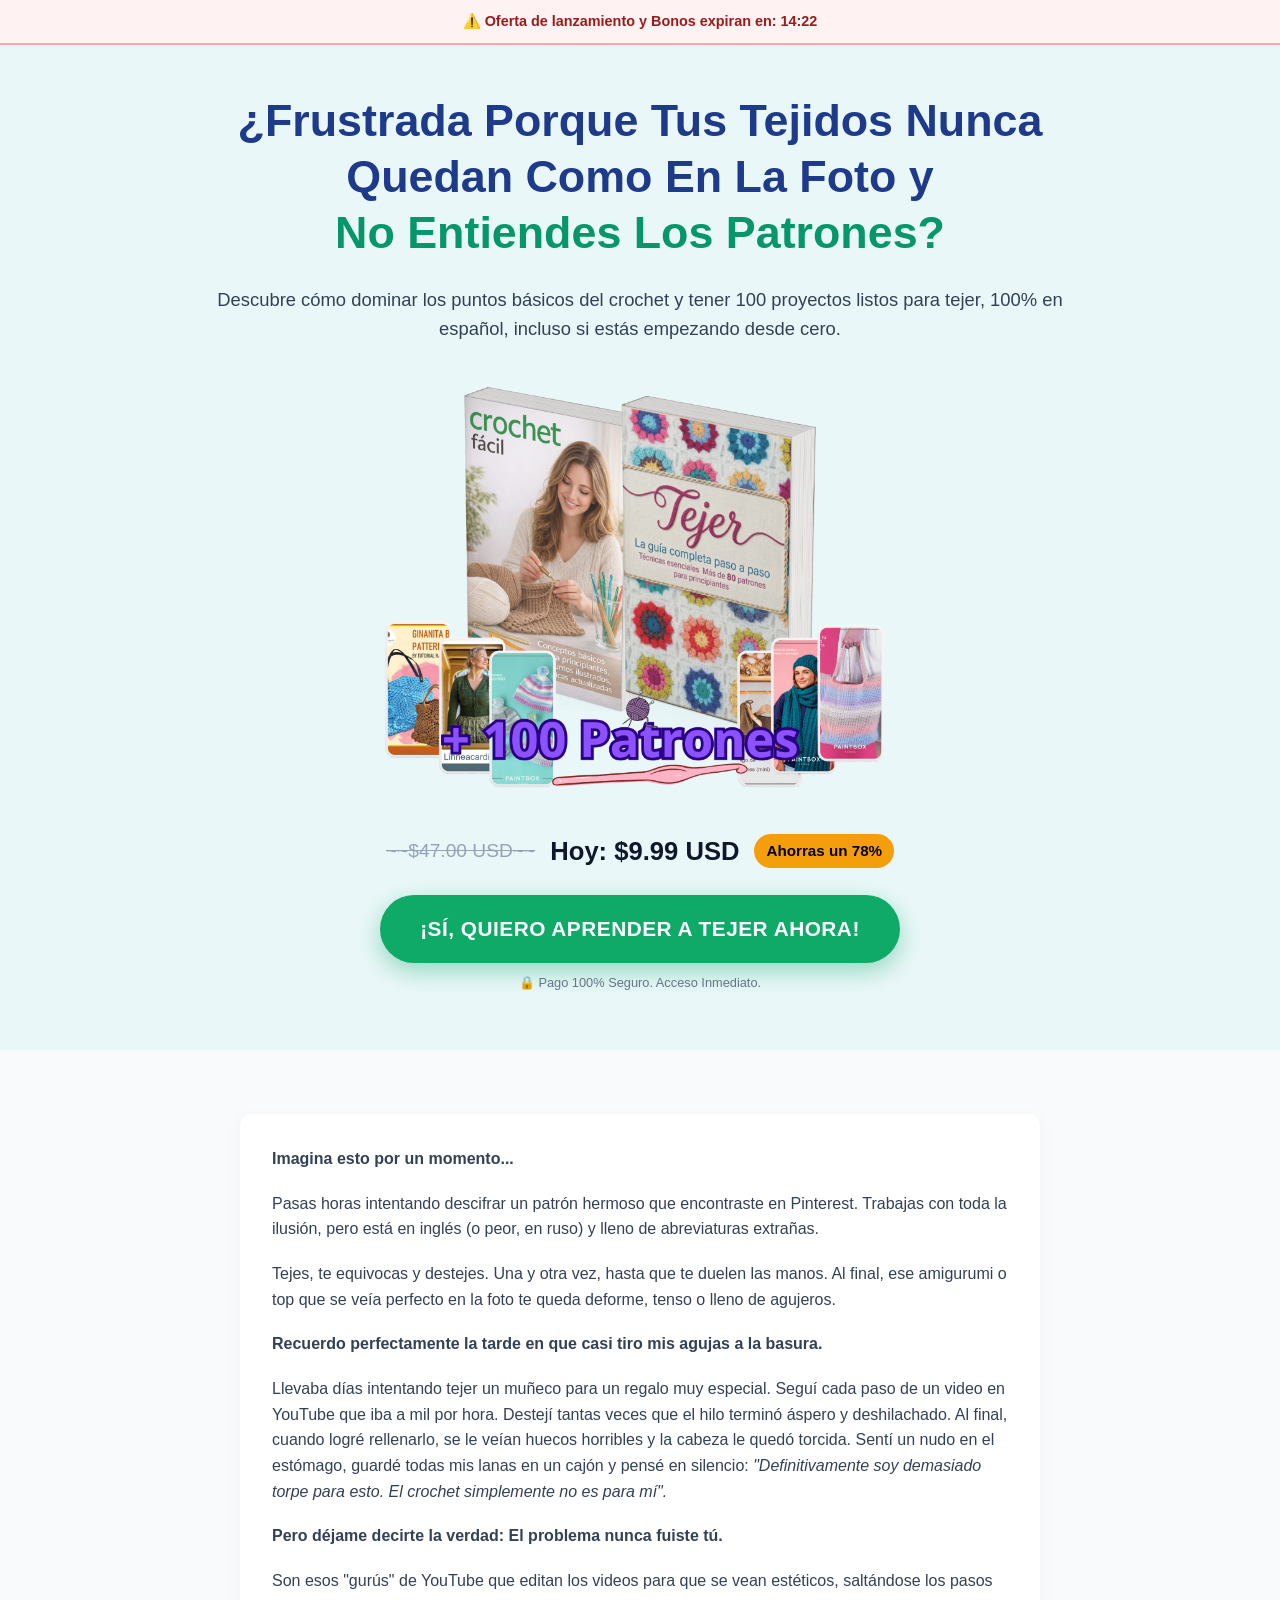
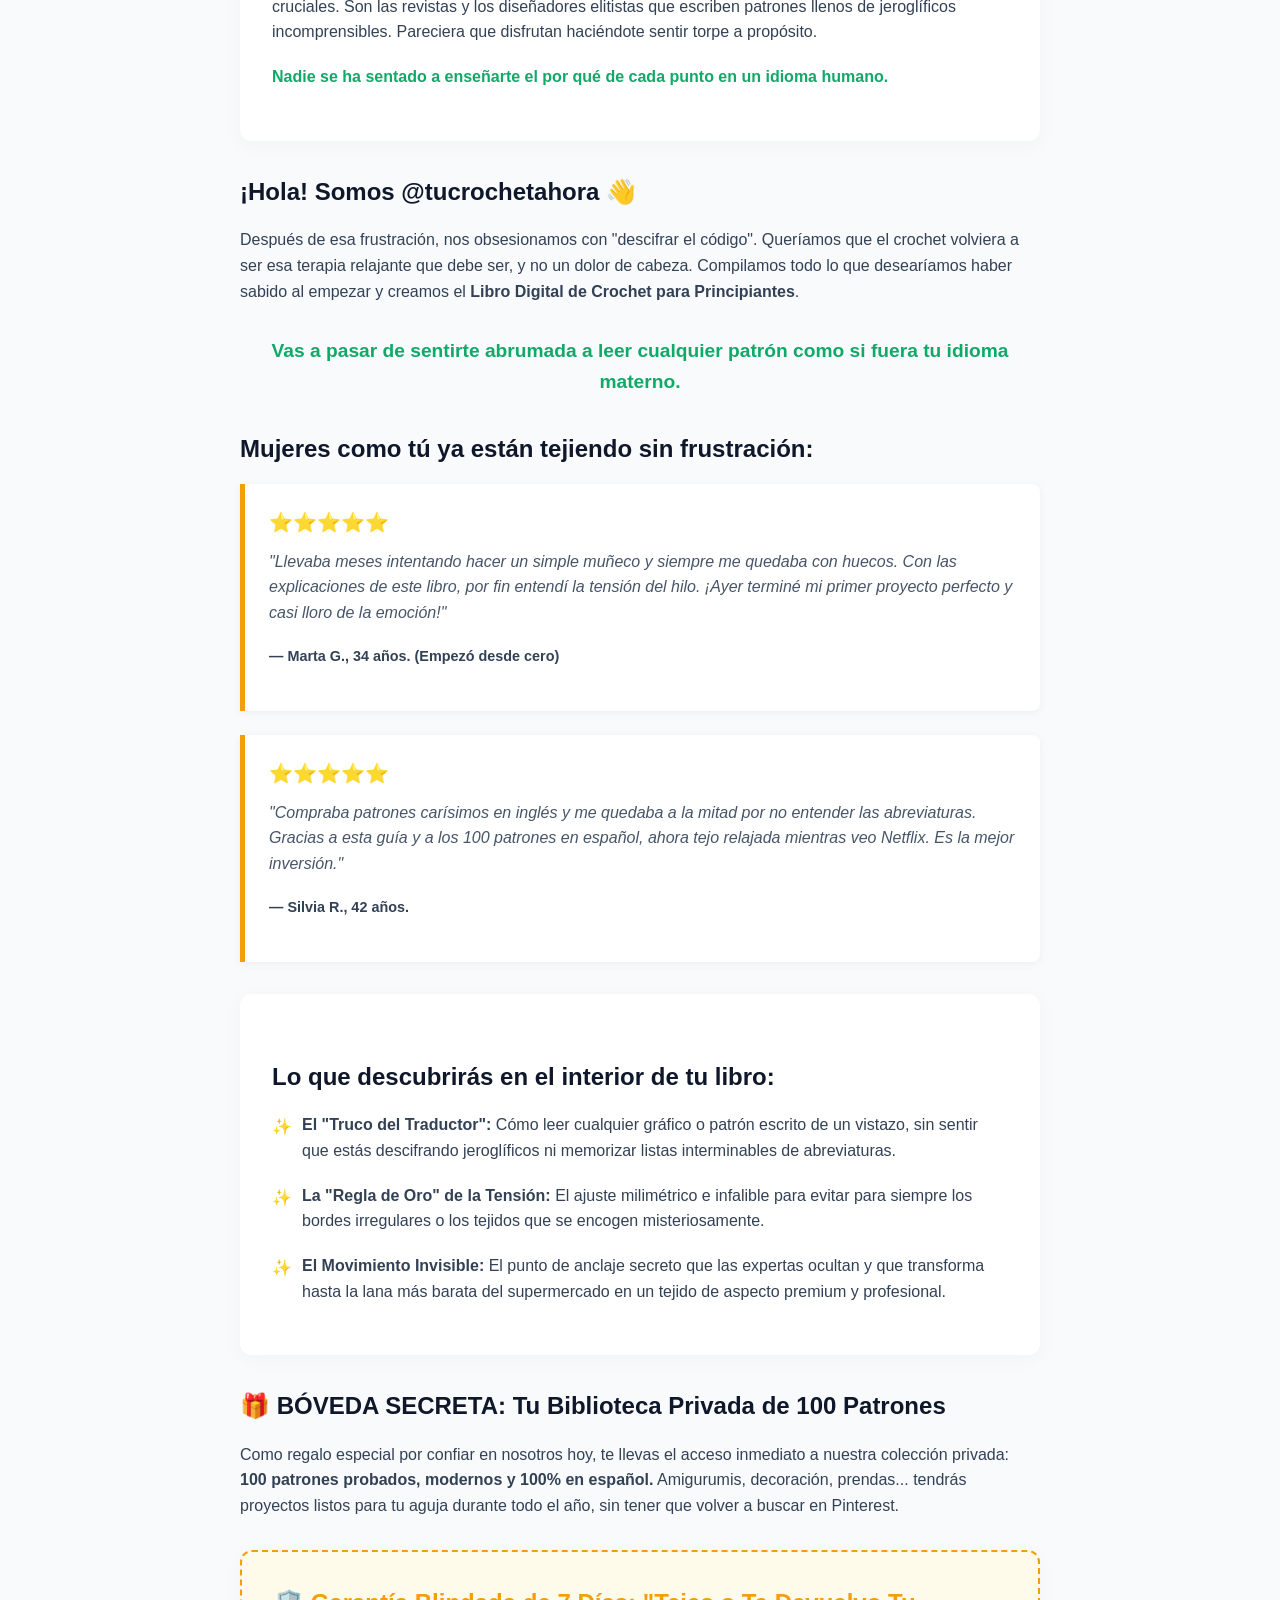
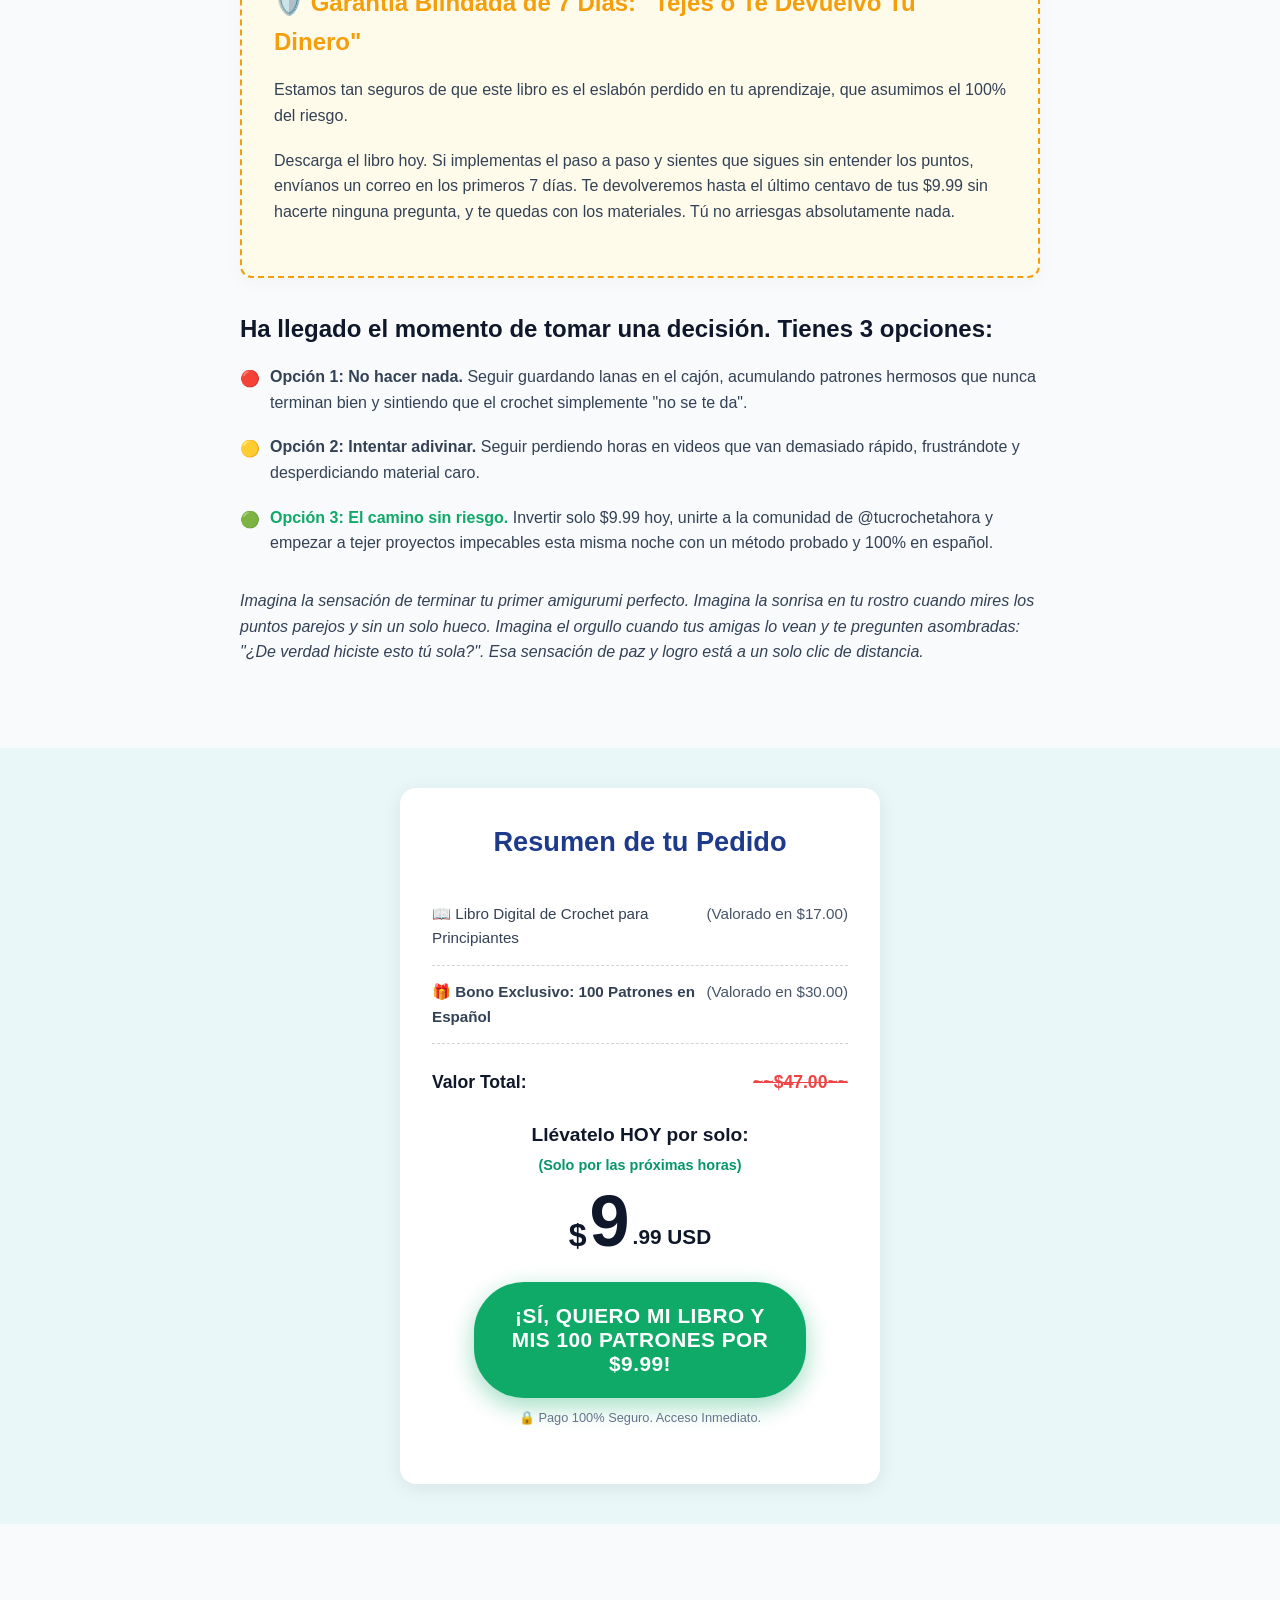
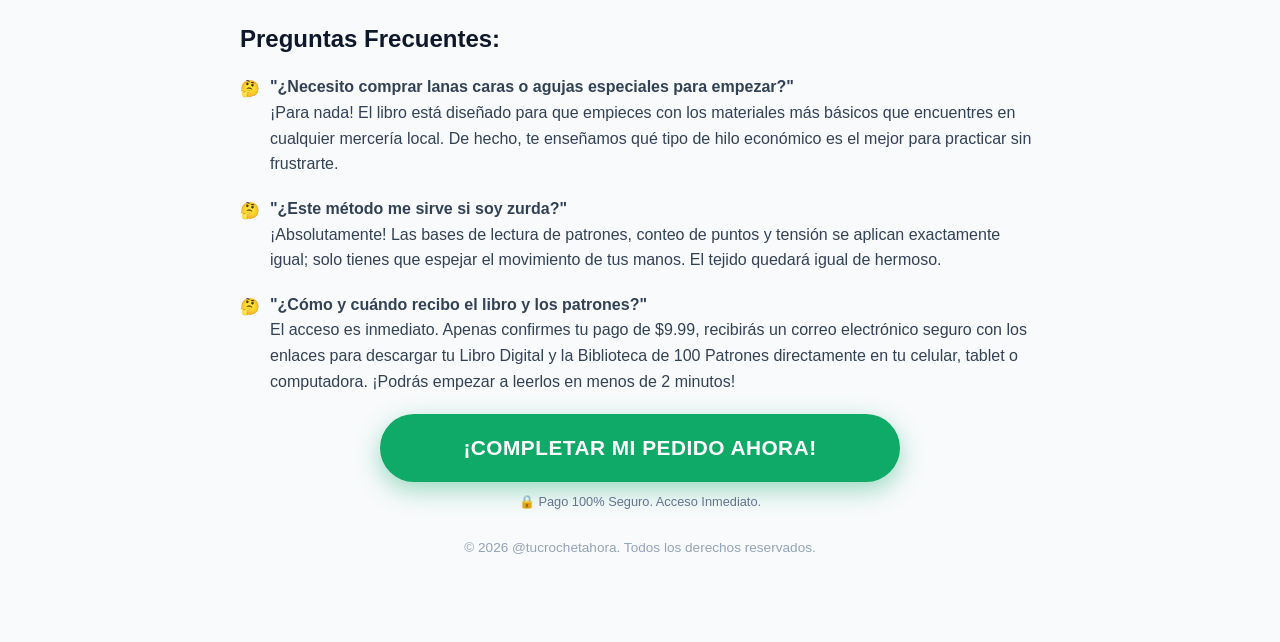
==== index.html @ d53c8f5b "Reorder sections: Resumen de Pedido before Preguntas Frecuentes" ====
<!DOCTYPE html>
<html lang="es">
<head>
    <meta charset="UTF-8">
    <meta name="viewport" content="width=device-width, initial-scale=1.0">
    <title>Aprende Crochet Desde Cero | @tucrochetahora</title>
    <style>
        /* Variables de Color y Tipografía */
        :root {
            --primary-bg: #F8FAFC;
            --hero-bg: #EAF7F8;
            --text-main: #334155;
            --text-dark: #0F172A;
            --cta-color: #0FA968;
            --cta-hover: #047857;
            --headline-blue: #1E3A8A;
            --headline-green: #059669;
            --trust-blue: #1E3A8A;
            --accent-gold: #F59E0B;
            --badge-orange: #F59E0B;
            --price-muted: #94A3B8;
        }

        * {
            box-sizing: border-box;
            margin: 0;
            padding: 0;
            font-family: 'Segoe UI', Roboto, Helvetica, Arial, sans-serif;
        }

        body {
            background-color: var(--primary-bg);
            color: var(--text-main);
            line-height: 1.6;
            font-size: 16px;
        }

        .container {
            width: 90%;
            max-width: 800px;
            margin: 0 auto;
            padding: 2rem 0;
        }

        .text-center { text-align: center; }
        .highlight { color: var(--cta-color); font-weight: bold; }

        /* Banner de Urgencia */
        #urgency-banner {
            background-color: #FEF2F2;
            color: #991B1B;
            text-align: center;
            padding: 10px;
            font-weight: bold;
            font-size: 0.9rem;
            position: sticky;
            top: 0;
            z-index: 100;
            border-bottom: 2px solid #FCA5A5;
        }

        /* Hero Section */
        .hero-section {
            background-color: var(--hero-bg);
            padding: 3rem 1rem 2rem;
        }

        .hero-container {
            width: 90%;
            max-width: 900px;
            margin: 0 auto;
        }

        h1 {
            color: var(--headline-blue);
            font-size: 2.2rem;
            line-height: 1.25;
            margin-bottom: 1.5rem;
            font-weight: 900;
        }

        .hero-title-green { color: var(--headline-green); }

        h2 {
            color: var(--text-dark);
            font-size: 1.5rem;
            margin-top: 2rem;
            margin-bottom: 1rem;
        }

        p { margin-bottom: 1.2rem; }

        /* Precios - Horizontal */
        .price-row {
            margin: 1.5rem auto;
            display: flex;
            align-items: center;
            justify-content: center;
            gap: 15px;
            flex-wrap: wrap;
        }

        .price-original {
            text-decoration: line-through;
            color: var(--price-muted);
            font-size: 1.2rem;
        }

        .price-today {
            color: var(--text-dark);
            font-size: 1.6rem;
            font-weight: 900;
            display: inline-block;
        }

        .price-savings {
            background-color: var(--badge-orange);
            color: #000;
            font-weight: bold;
            font-size: 0.95rem;
            padding: 5px 12px;
            border-radius: 20px;
        }

        /* Botones */
        .btn-cta {
            display: block;
            width: 100%;
            max-width: 520px;
            background-color: var(--cta-color);
            color: #ffffff;
            text-align: center;
            padding: 22px 30px;
            font-size: 1.3rem;
            font-weight: 900;
            text-decoration: none;
            border-radius: 50px;
            margin: 20px auto 10px auto;
            box-shadow: 0 8px 25px rgba(15, 169, 104, 0.4);
            border: none;
            cursor: pointer;
            transition: all 0.3s ease;
            animation: bouncePulse 2.5s infinite;
            letter-spacing: 0.5px;
        }

        .btn-cta:hover {
            background-color: var(--cta-hover);
            transform: translateY(-2px);
            box-shadow: 0 10px 30px rgba(15, 169, 104, 0.6);
        }

        @keyframes bouncePulse {
            0%   { transform: scale(1); }
            50%  { transform: scale(1.05); }
            100% { transform: scale(1); }
        }

        .secure-text {
            font-size: 0.8rem;
            color: #64748B;
            display: flex;
            align-items: center;
            justify-content: center;
            gap: 5px;
            margin-bottom: 1.5rem;
        }

        /* Testimonios */
        .testimonial-card {
            background: #ffffff;
            border-left: 5px solid var(--accent-gold);
            padding: 1.5rem;
            margin-bottom: 1.5rem;
            border-radius: 0 8px 8px 0;
            box-shadow: 0 2px 10px rgba(0,0,0,0.05);
        }

        .stars { color: var(--accent-gold); font-size: 1.2rem; margin-bottom: 10px; }
        .testimonial-text { font-style: italic; color: #475569; }
        .testimonial-author { font-weight: bold; margin-top: 10px; font-size: 0.9rem; }

        /* Listas */
        .bullet-list { list-style: none; padding-left: 0; }
        .bullet-list li {
            margin-bottom: 1.2rem;
            padding-left: 30px;
            position: relative;
        }
        .bullet-list li span { position: absolute; left: 0; top: 2px; }

        .section-box {
            background: #fff;
            padding: 2rem;
            border-radius: 12px;
            margin: 2rem 0;
            box-shadow: 0 4px 20px rgba(0,0,0,0.03);
        }

        .guarantee-box {
            background: #FFFBEB;
            border: 2px dashed var(--accent-gold);
        }

        .checkout-link { text-decoration: none; }

        /* === RESUMEN DE PEDIDO === */
        .order-summary-section {
            background-color: var(--hero-bg);
            padding: 2.5rem 1rem;
            margin: 2rem 0;
        }

        .order-summary-card {
            background: #fff;
            border-radius: 16px;
            padding: 2rem;
            max-width: 480px;
            margin: 0 auto;
            box-shadow: 0 4px 20px rgba(0,0,0,0.08);
        }

        .order-summary-card h2 {
            color: var(--headline-blue);
            font-size: 1.7rem;
            font-weight: 900;
            text-align: center;
            margin-top: 0;
            margin-bottom: 1.5rem;
        }

        .order-item {
            display: flex;
            justify-content: space-between;
            align-items: flex-start;
            padding: 0.9rem 0;
            border-bottom: 1px dashed #D1D5DB;
            gap: 10px;
        }

        .order-item-name { font-size: 0.95rem; color: #334155; flex: 1; }
        .order-item-price { font-size: 0.95rem; color: #475569; text-align: right; white-space: nowrap; }

        .order-total-row {
            display: flex;
            justify-content: space-between;
            align-items: center;
            margin-top: 1rem;
            padding-top: 0.5rem;
        }

        .order-total-label { font-weight: 700; font-size: 1.1rem; color: var(--text-dark); }
        .order-total-price { text-decoration: line-through; color: #EF4444; font-size: 1.1rem; font-weight: 700; }

        .order-cta-block { text-align: center; margin-top: 1.5rem; }
        .order-cta-block .carry-label { font-size: 1.2rem; font-weight: 700; color: var(--text-dark); margin-bottom: 0.2rem; }
        .order-cta-block .urgency-note { font-size: 0.9rem; color: var(--headline-green); font-weight: 600; margin-bottom: 0.5rem; }

        .big-price {
            display: flex;
            align-items: baseline;
            justify-content: center;
            gap: 3px;
            margin: 0.5rem 0 0.2rem;
        }

        .big-price .dollar-sign { font-size: 2rem; font-weight: 900; color: var(--text-dark); }
        .big-price .amount { font-size: 4.5rem; font-weight: 900; color: var(--text-dark); line-height: 1; }
        .big-price .cents-currency { font-size: 1.3rem; font-weight: 700; color: var(--text-dark); align-self: flex-end; margin-bottom: 0.5rem; }

        @media (min-width: 768px) {
            h1 { font-size: 2.8rem; }
            .btn-cta { width: 80%; }
        }
    </style>
</head>
<body>

    <div id="urgency-banner">
        &#9888;&#65039; Oferta de lanzamiento y Bonos expiran en: <span id="timer">14:23</span>
    </div>

    <!-- Hero Section -->
    <div class="hero-section">
        <div class="hero-container text-center">
            <h1>&#191;Frustrada Porque Tus Tejidos Nunca Quedan Como En La Foto y <br><span class="hero-title-green">No Entiendes Los Patrones?</span></h1>
            <p style="font-size: 1.15rem; color: #334155; font-weight: 500; margin-bottom: 1.5rem;">Descubre c&#243;mo dominar los puntos b&#225;sicos del crochet y tener 100 proyectos listos para tejer, 100% en espa&#241;ol, incluso si est&#225;s empezando desde cero.</p>

            <img src="mockup.png" alt="Libro Digital de Crochet para Principiantes y 100 Patrones" style="width: 100%; max-width: 700px; height: auto; margin: 1rem auto 1.5rem; display: block;">

            <div class="price-row">
                <span class="price-original">~~$47.00 USD~~</span>
                <span class="price-today">Hoy: $9.99 USD</span>
                <span class="price-savings">Ahorras un 78%</span>
            </div>

            <a href="#link-de-pago" class="checkout-link">
                <button class="btn-cta">&#161;S&#205;, QUIERO APRENDER A TEJER AHORA!</button>
            </a>
            <div class="secure-text">&#128274; Pago 100% Seguro. Acceso Inmediato.</div>
        </div>
    </div>

    <!-- Contenido principal -->
    <div class="container">

        <section class="section-box">
            <p><strong>Imagina esto por un momento...</strong></p>
            <p>Pasas horas intentando descifrar un patr&#243;n hermoso que encontraste en Pinterest. Trabajas con toda la ilusi&#243;n, pero est&#225; en ingl&#233;s (o peor, en ruso) y lleno de abreviaturas extra&#241;as.</p>
            <p>Tejes, te equivocas y destejes. Una y otra vez, hasta que te duelen las manos. Al final, ese amigurumi o top que se ve&#237;a perfecto en la foto te queda deforme, tenso o lleno de agujeros.</p>
            <p><strong>Recuerdo perfectamente la tarde en que casi tiro mis agujas a la basura.</strong></p>
            <p>Llevaba d&#237;as intentando tejer un mu&#241;eco para un regalo muy especial. Segu&#237; cada paso de un video en YouTube que iba a mil por hora. Destej&#237; tantas veces que el hilo termin&#243; &#225;spero y deshilachado. Al final, cuando logr&#233; rellenarlo, se le ve&#237;an huecos horribles y la cabeza le qued&#243; torcida. Sent&#237; un nudo en el est&#243;mago, guard&#233; todas mis lanas en un caj&#243;n y pens&#233; en silencio: <em>"Definitivamente soy demasiado torpe para esto. El crochet simplemente no es para m&#237;".</em></p>
            <p><strong>Pero d&#233;jame decirte la verdad: El problema nunca fuiste t&#250;.</strong></p>
            <p>Son esos "gur&#250;s" de YouTube que editan los videos para que se vean est&#233;ticos, salt&#225;ndose los pasos cruciales. Son las revistas y los dise&#241;adores elitistas que escriben patrones llenos de jeroglí&#65039;ficos incomprensibles. Pareciera que disfrutan haci&#233;ndote sentir torpe a prop&#243;sito.</p>
            <p class="highlight">Nadie se ha sentado a ense&#241;arte el por qu&#233; de cada punto en un idioma humano.</p>
        </section>

        <section>
            <h2>&#161;Hola! Somos @tucrochetahora &#128075;</h2>
            <p>Despu&#233;s de esa frustraci&#243;n, nos obsesionamos con "descifrar el c&#243;digo". Quer&#237;amos que el crochet volviera a ser esa terapia relajante que debe ser, y no un dolor de cabeza. Compilamos todo lo que desear&#237;amos haber sabido al empezar y creamos el <strong>Libro Digital de Crochet para Principiantes</strong>.</p>
            <p class="highlight" style="font-size: 1.2rem; text-align: center; margin: 2rem 0;">Vas a pasar de sentirte abrumada a leer cualquier patr&#243;n como si fuera tu idioma materno.</p>
        </section>

        <section>
            <h2>Mujeres como t&#250; ya est&#225;n tejiendo sin frustraci&#243;n:</h2>
            <div class="testimonial-card">
                <div class="stars">&#11088;&#11088;&#11088;&#11088;&#11088;</div>
                <p class="testimonial-text">"Llevaba meses intentando hacer un simple mu&#241;eco y siempre me quedaba con huecos. Con las explicaciones de este libro, por fin entend&#237; la tensi&#243;n del hilo. &#161;Ayer termin&#233; mi primer proyecto perfecto y casi lloro de la emoci&#243;n!"</p>
                <p class="testimonial-author">&#8212; Marta G., 34 a&#241;os. (Empez&#243; desde cero)</p>
            </div>
            <div class="testimonial-card">
                <div class="stars">&#11088;&#11088;&#11088;&#11088;&#11088;</div>
                <p class="testimonial-text">"Compraba patrones car&#237;simos en ingl&#233;s y me quedaba a la mitad por no entender las abreviaturas. Gracias a esta gu&#237;a y a los 100 patrones en espa&#241;ol, ahora tejo relajada mientras veo Netflix. Es la mejor inversi&#243;n."</p>
                <p class="testimonial-author">&#8212; Silvia R., 42 a&#241;os.</p>
            </div>
        </section>

        <section class="section-box">
            <h2>Lo que descubrir&#225;s en el interior de tu libro:</h2>
            <ul class="bullet-list">
                <li><span>&#10024;</span><strong>El "Truco del Traductor":</strong> C&#243;mo leer cualquier gr&#225;fico o patr&#243;n escrito de un vistazo, sin sentir que est&#225;s descifrando jeroglí&#65039;ficos ni memorizar listas interminables de abreviaturas.</li>
                <li><span>&#10024;</span><strong>La "Regla de Oro" de la Tensi&#243;n:</strong> El ajuste milim&#233;trico e infalible para evitar para siempre los bordes irregulares o los tejidos que se encogen misteriosamente.</li>
                <li><span>&#10024;</span><strong>El Movimiento Invisible:</strong> El punto de anclaje secreto que las expertas ocultan y que transforma hasta la lana m&#225;s barata del supermercado en un tejido de aspecto premium y profesional.</li>
            </ul>
        </section>

        <section>
            <h2>&#127873; B&#211;VEDA SECRETA: Tu Biblioteca Privada de 100 Patrones</h2>
            <p>Como regalo especial por confiar en nosotros hoy, te llevas el acceso inmediato a nuestra colecci&#243;n privada: <strong>100 patrones probados, modernos y 100% en espa&#241;ol.</strong> Amigurumis, decoraci&#243;n, prendas... tendr&#225;s proyectos listos para tu aguja durante todo el a&#241;o, sin tener que volver a buscar en Pinterest.</p>
        </section>

        <section class="section-box guarantee-box">
            <h2 style="color: var(--accent-gold); margin-top: 0;">&#128737;&#65039; Garant&#237;a Blindada de 7 D&#237;as: "Tejes o Te Devuelvo Tu Dinero"</h2>
            <p>Estamos tan seguros de que este libro es el eslab&#243;n perdido en tu aprendizaje, que asumimos el 100% del riesgo.</p>
            <p>Descarga el libro hoy. Si implementas el paso a paso y sientes que sigues sin entender los puntos, env&#237;anos un correo en los primeros 7 d&#237;as. Te devolveremos hasta el &#250;ltimo centavo de tus $9.99 sin hacerte ninguna pregunta, y te quedas con los materiales. T&#250; no arriesgas absolutamente nada.</p>
        </section>

        <section>
            <h2>Ha llegado el momento de tomar una decisi&#243;n. Tienes 3 opciones:</h2>
            <ul class="bullet-list">
                <li><span>&#128308;</span> <strong>Opci&#243;n 1: No hacer nada.</strong> Seguir guardando lanas en el caj&#243;n, acumulando patrones hermosos que nunca terminan bien y sintiendo que el crochet simplemente "no se te da".</li>
                <li><span>&#128993;</span> <strong>Opci&#243;n 2: Intentar adivinar.</strong> Seguir perdiendo horas en videos que van demasiado r&#225;pido, frustr&#225;ndote y desperdiciando material caro.</li>
                <li><span>&#128994;</span> <strong class="highlight">Opci&#243;n 3: El camino sin riesgo.</strong> Invertir solo $9.99 hoy, unirte a la comunidad de @tucrochetahora y empezar a tejer proyectos impecables esta misma noche con un m&#233;todo probado y 100% en espa&#241;ol.</li>
            </ul>
            <p style="margin-top: 2rem; font-style: italic;">Imagina la sensaci&#243;n de terminar tu primer amigurumi perfecto. Imagina la sonrisa en tu rostro cuando mires los puntos parejos y sin un solo hueco. Imagina el orgullo cuando tus amigas lo vean y te pregunten asombradas: "&#191;De verdad hiciste esto t&#250; sola?". Esa sensaci&#243;n de paz y logro est&#225; a un solo clic de distancia.</p>
        </section>

    </div>

    <!-- RESUMEN DE PEDIDO (va primero) -->
    <div class="order-summary-section">
        <div class="order-summary-card">
            <h2>Resumen de tu Pedido</h2>

            <div class="order-item">
                <div class="order-item-name">&#128214; Libro Digital de Crochet para Principiantes</div>
                <div class="order-item-price">(Valorado en $17.00)</div>
            </div>
            <div class="order-item">
                <div class="order-item-name">&#127873; <strong>Bono Exclusivo: 100 Patrones en Espa&#241;ol</strong></div>
                <div class="order-item-price">(Valorado en $30.00)</div>
            </div>

            <div class="order-total-row">
                <span class="order-total-label">Valor Total:</span>
                <span class="order-total-price">~~$47.00~~</span>
            </div>

            <div class="order-cta-block">
                <p class="carry-label">Ll&#233;vatelo <strong>HOY</strong> por solo:</p>
                <p class="urgency-note">(Solo por las pr&#243;ximas horas)</p>
                <div class="big-price">
                    <span class="dollar-sign">$</span>
                    <span class="amount">9</span>
                    <span class="cents-currency">.99 USD</span>
                </div>
                <a href="#link-de-pago" class="checkout-link">
                    <button class="btn-cta">&#161;S&#205;, QUIERO MI LIBRO Y MIS 100 PATRONES POR $9.99!</button>
                </a>
                <div class="secure-text">&#128274; Pago 100% Seguro. Acceso Inmediato.</div>
            </div>
        </div>
    </div>

    <!-- PREGUNTAS FRECUENTES (va después) -->
    <div class="container">
        <section>
            <h2>Preguntas Frecuentes:</h2>
            <ul class="bullet-list">
                <li><span>&#129300;</span> <strong>"&#191;Necesito comprar lanas caras o agujas especiales para empezar?"</strong><br>
                &#161;Para nada! El libro est&#225; dise&#241;ado para que empieces con los materiales m&#225;s b&#225;sicos que encuentres en cualquier mercer&#237;a local. De hecho, te ense&#241;amos qu&#233; tipo de hilo econ&#243;mico es el mejor para practicar sin frustrarte.</li>

                <li><span>&#129300;</span> <strong>"&#191;Este m&#233;todo me sirve si soy zurda?"</strong><br>
                &#161;Absolutamente! Las bases de lectura de patrones, conteo de puntos y tensi&#243;n se aplican exactamente igual; solo tienes que espejar el movimiento de tus manos. El tejido quedar&#225; igual de hermoso.</li>

                <li><span>&#129300;</span> <strong>"&#191;C&#243;mo y cu&#225;ndo recibo el libro y los patrones?"</strong><br>
                El acceso es inmediato. Apenas confirmes tu pago de $9.99, recibir&#225;s un correo electr&#243;nico seguro con los enlaces para descargar tu Libro Digital y la Biblioteca de 100 Patrones directamente en tu celular, tablet o computadora. &#161;Podr&#225;s empezar a leerlos en menos de 2 minutos!</li>
            </ul>

            <a href="#link-de-pago" class="checkout-link">
                <button class="btn-cta">&#161;COMPLETAR MI PEDIDO AHORA!</button>
            </a>
            <div class="secure-text">&#128274; Pago 100% Seguro. Acceso Inmediato.</div>
        </section>

        <footer class="text-center" style="margin-top: 1rem; color: #94A3B8; font-size: 0.85rem; padding-bottom: 2rem;">
            <p>&#169; 2026 @tucrochetahora. Todos los derechos reservados.</p>
        </footer>
    </div>

    <script>
        function startTimer(duration, display) {
            var timer = duration, minutes, seconds;
            setInterval(function () {
                minutes = parseInt(timer / 60, 10);
                seconds = parseInt(timer % 60, 10);
                minutes = minutes < 10 ? "0" + minutes : minutes;
                seconds = seconds < 10 ? "0" + seconds : seconds;
                display.textContent = minutes + ":" + seconds;
                if (--timer < 0) { timer = 0; }
            }, 1000);
        }
        window.onload = function () {
            var time = 863,
                display = document.querySelector('#timer');
            startTimer(time, display);
        };
    </script>
</body>
</html>
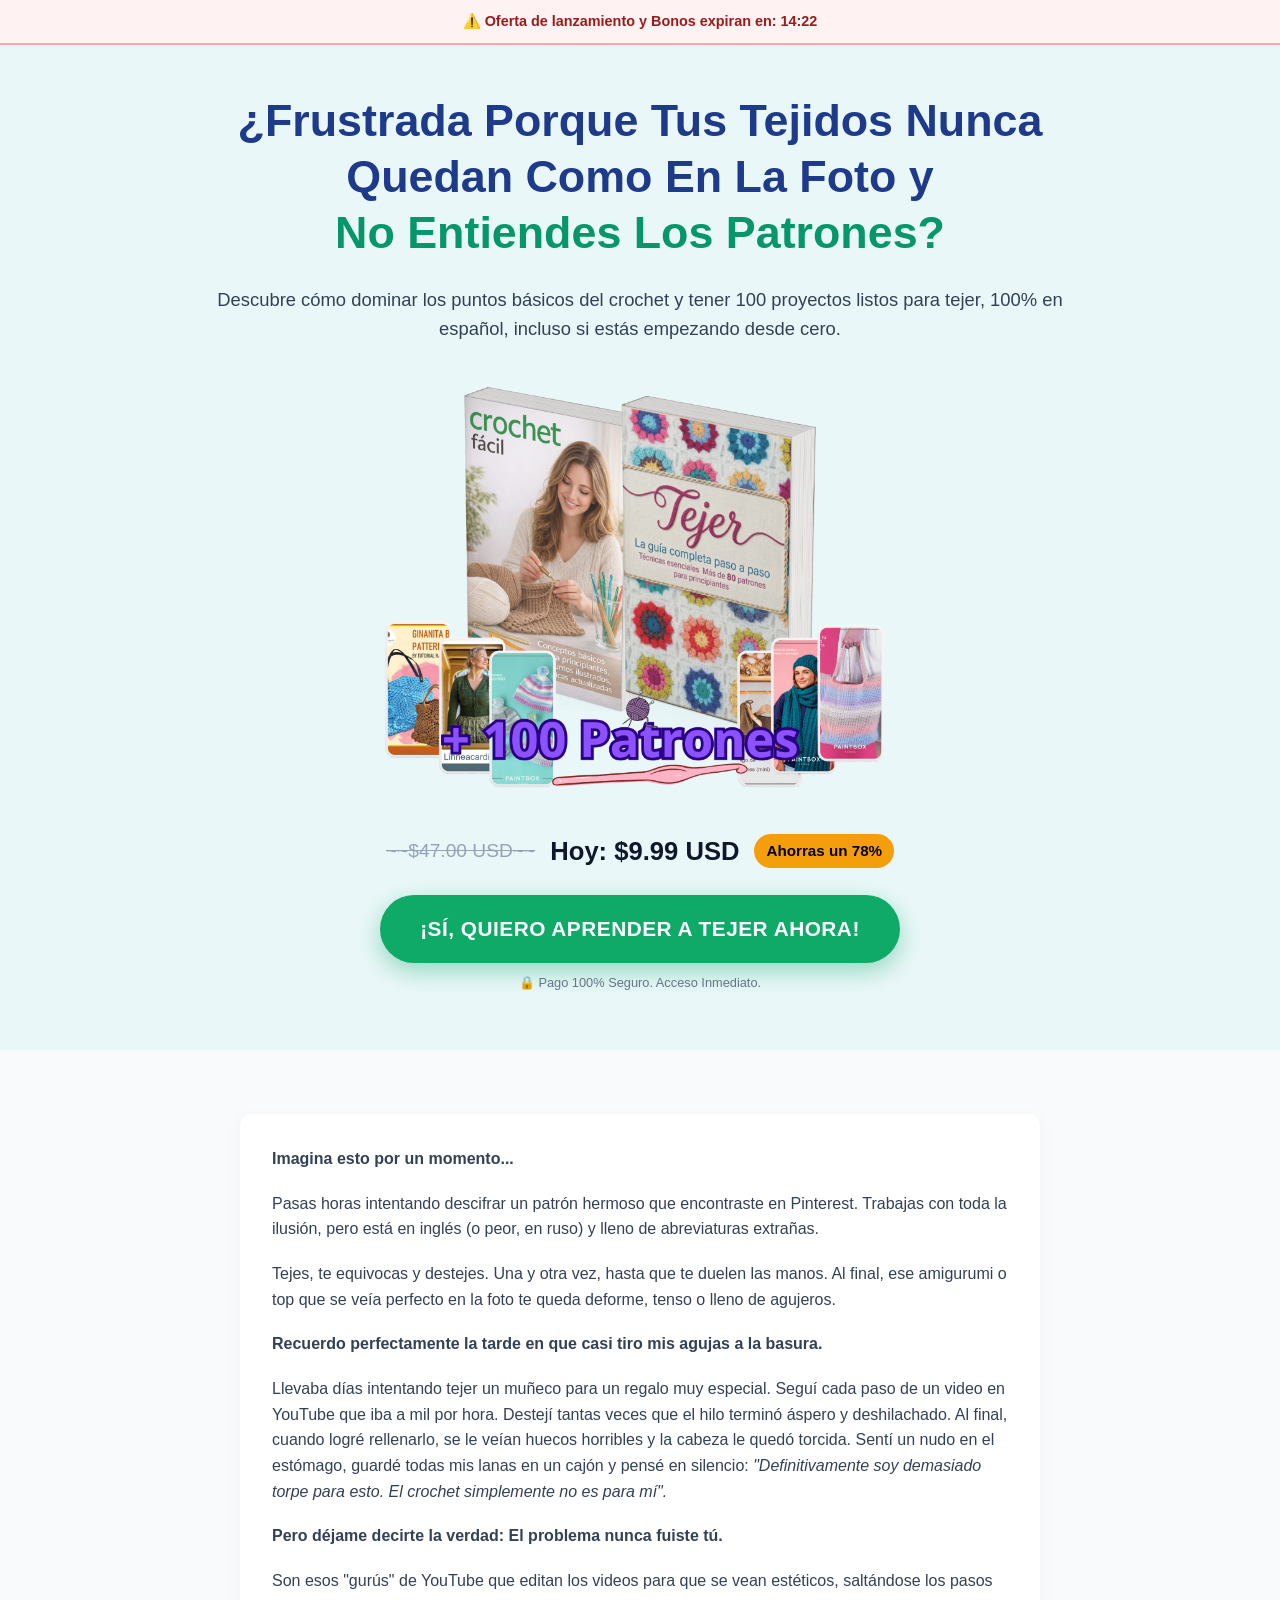
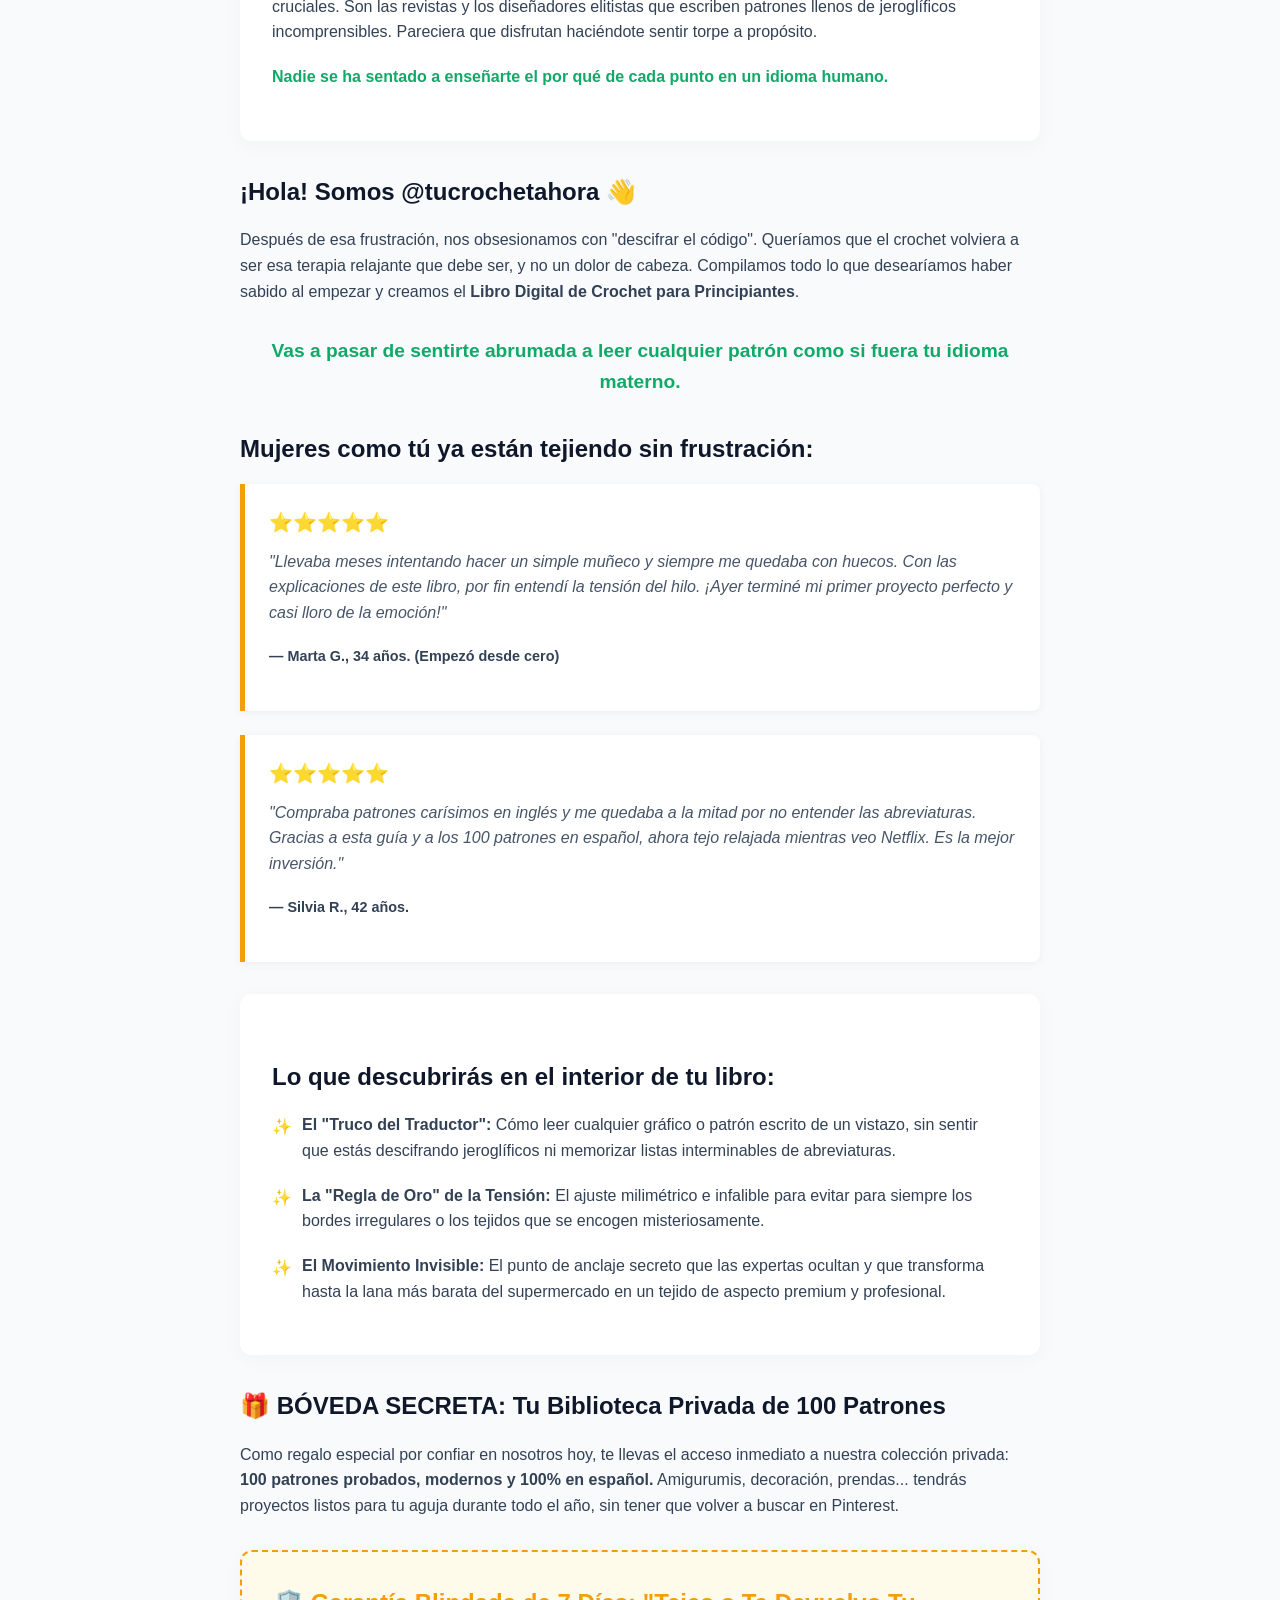
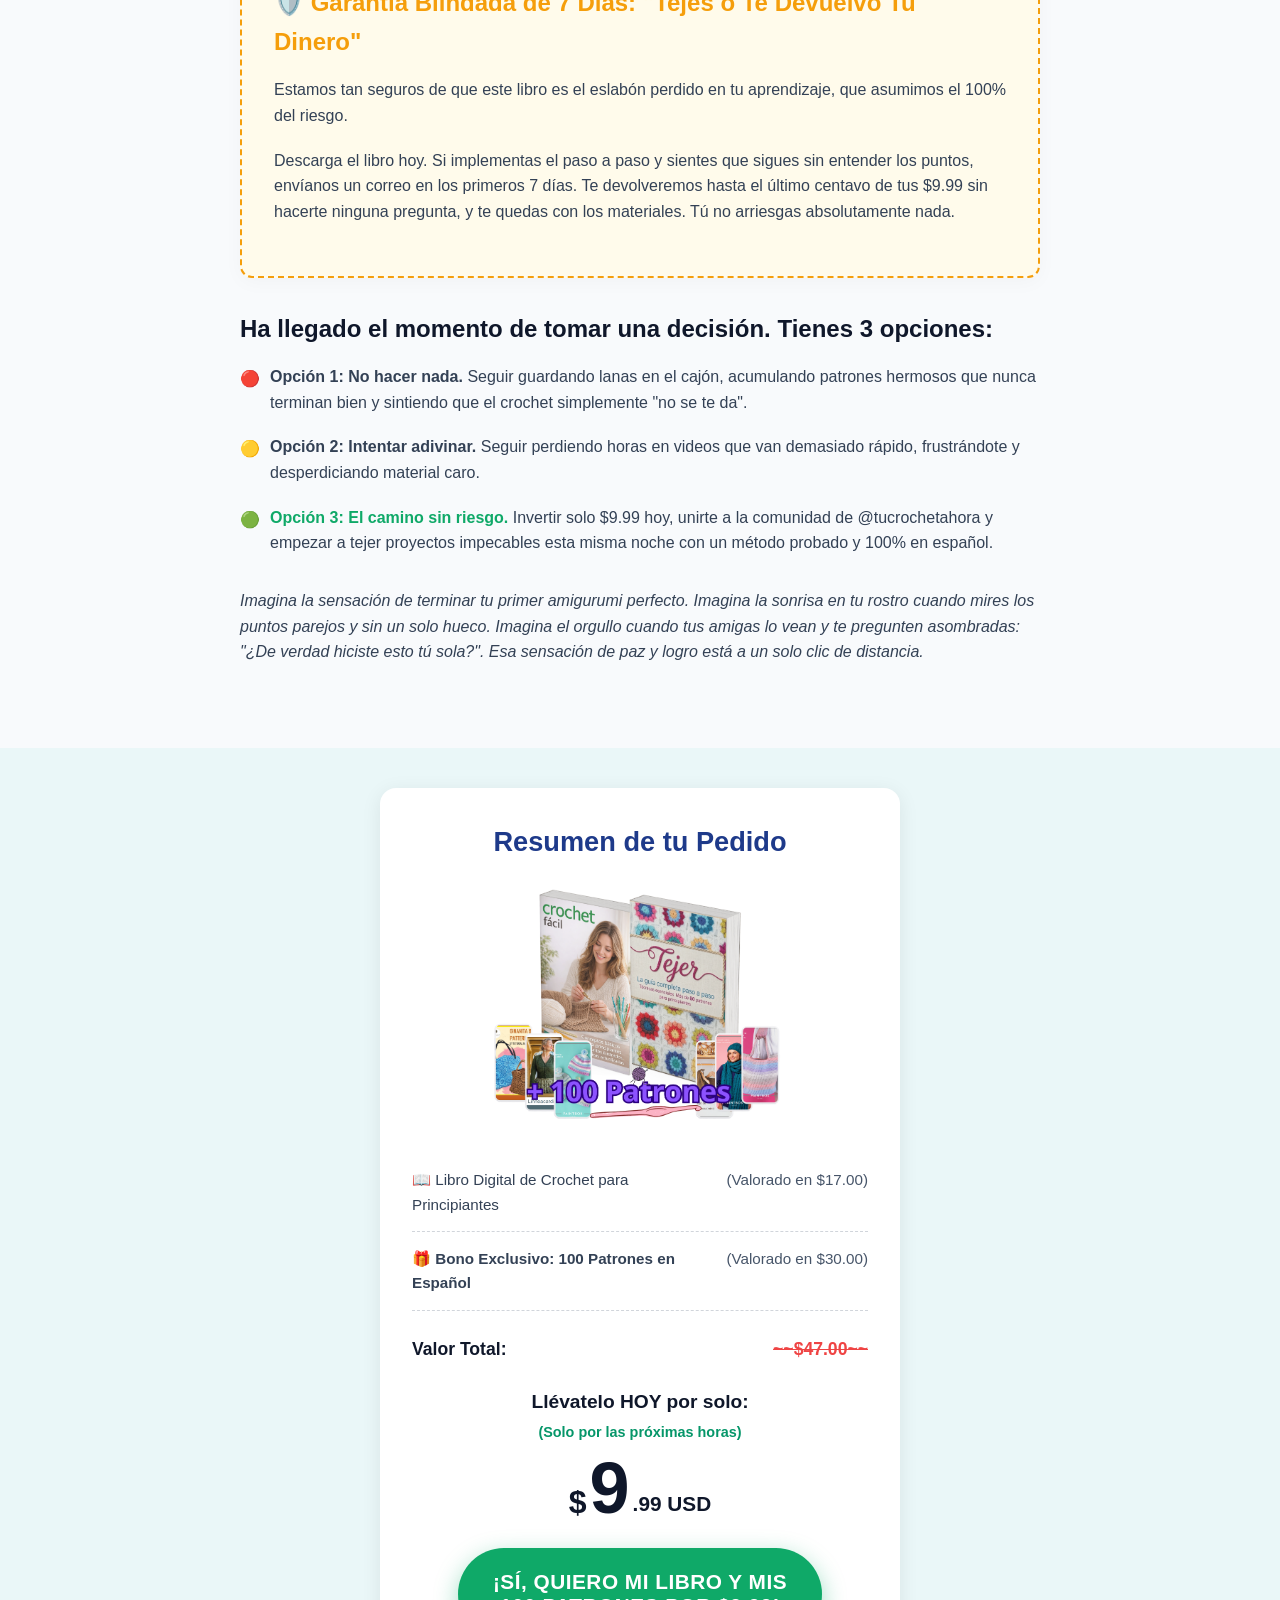
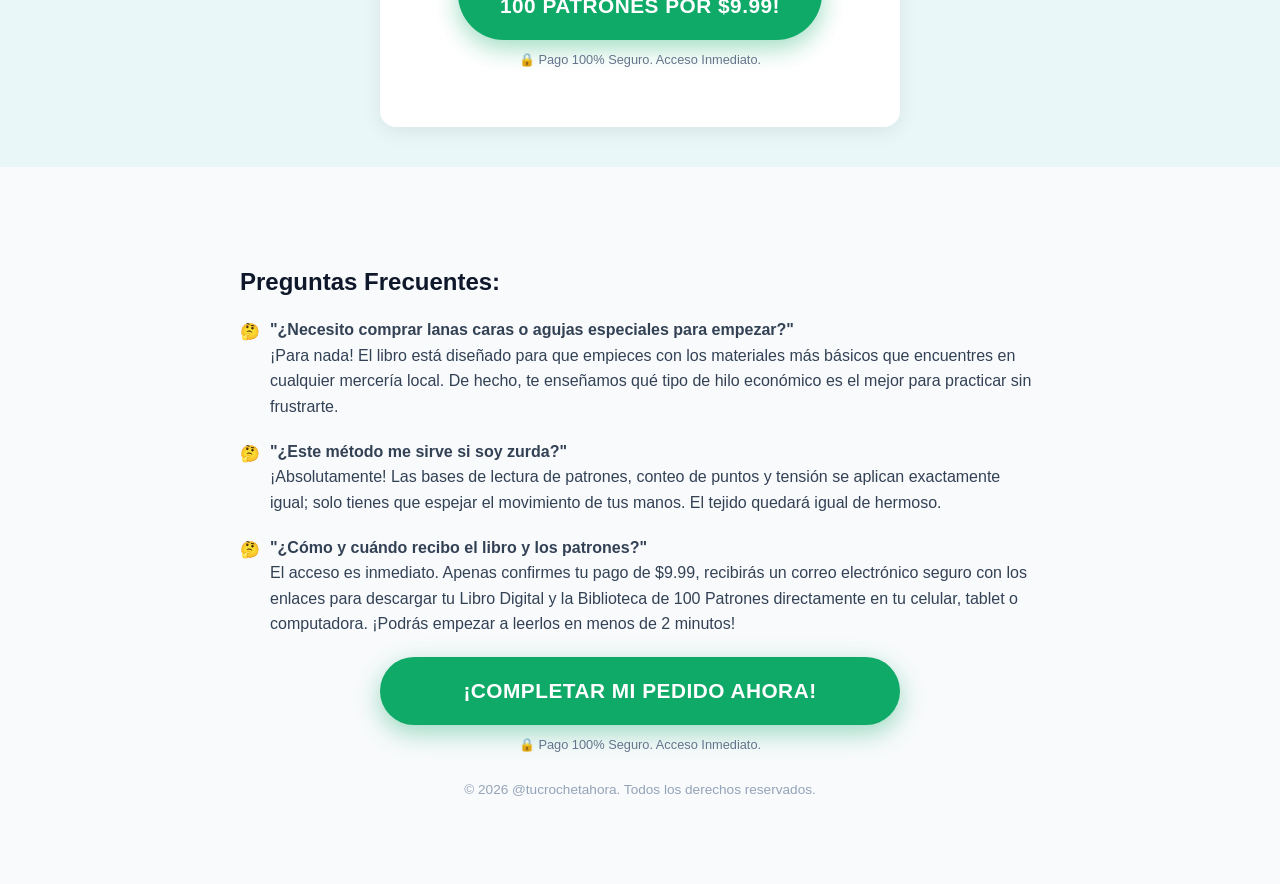
==== commit ff366894: "Add mockup image below Resumen de tu Pedido title" ====
--- a/index.html
+++ b/index.html
@@ -215,7 +215,7 @@
             background: #fff;
             border-radius: 16px;
             padding: 2rem;
-            max-width: 480px;
+            max-width: 520px;
             margin: 0 auto;
             box-shadow: 0 4px 20px rgba(0,0,0,0.08);
         }
@@ -226,7 +226,7 @@
             font-weight: 900;
             text-align: center;
             margin-top: 0;
-            margin-bottom: 1.5rem;
+            margin-bottom: 1rem;
         }
 
         .order-item {
@@ -367,10 +367,13 @@
 
     </div>
 
-    <!-- RESUMEN DE PEDIDO (va primero) -->
+    <!-- RESUMEN DE PEDIDO -->
     <div class="order-summary-section">
         <div class="order-summary-card">
             <h2>Resumen de tu Pedido</h2>
+
+            <!-- Imagen del producto debajo del título -->
+            <img src="mockup.png" alt="Libro Digital de Crochet para Principiantes y 100 Patrones" style="width: 100%; max-width: 400px; height: auto; margin: 0 auto 1.5rem; display: block;">
 
             <div class="order-item">
                 <div class="order-item-name">&#128214; Libro Digital de Crochet para Principiantes</div>
@@ -402,7 +405,7 @@
         </div>
     </div>
 
-    <!-- PREGUNTAS FRECUENTES (va después) -->
+    <!-- PREGUNTAS FRECUENTES -->
     <div class="container">
         <section>
             <h2>Preguntas Frecuentes:</h2>
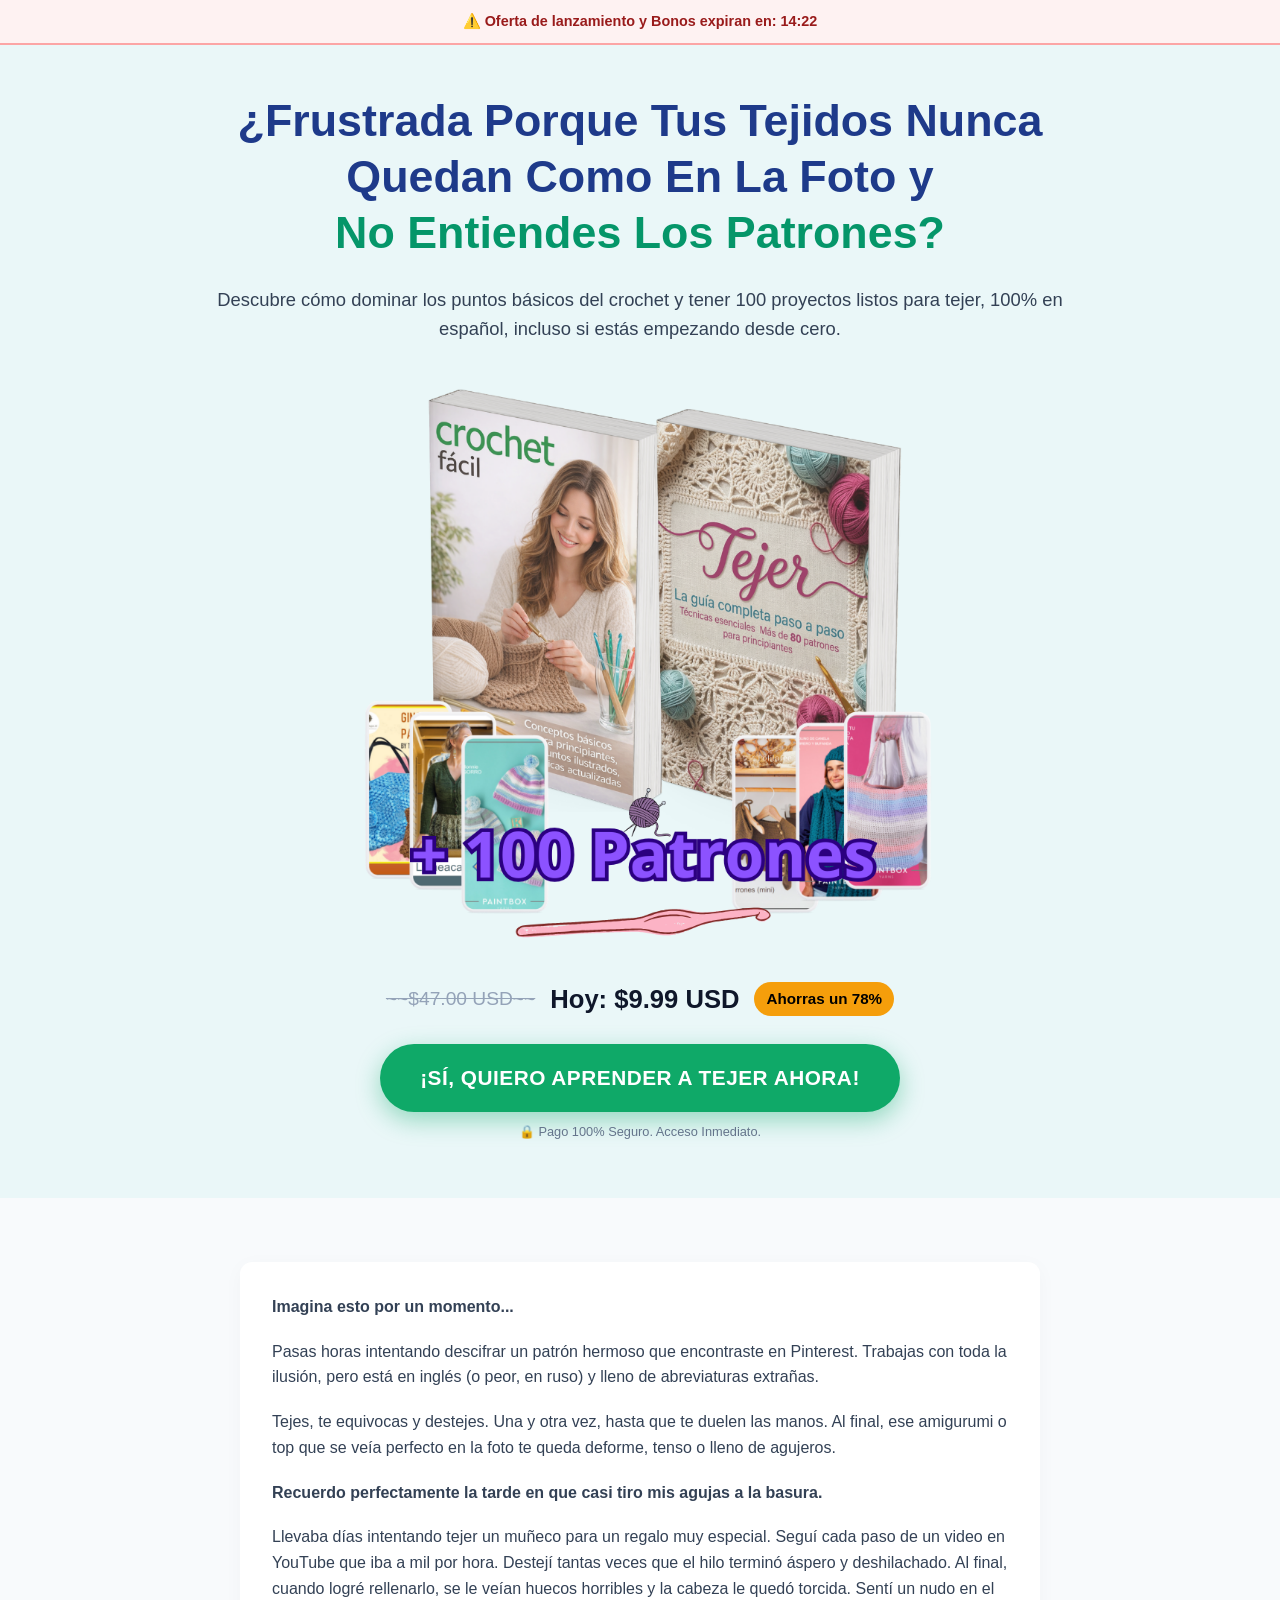
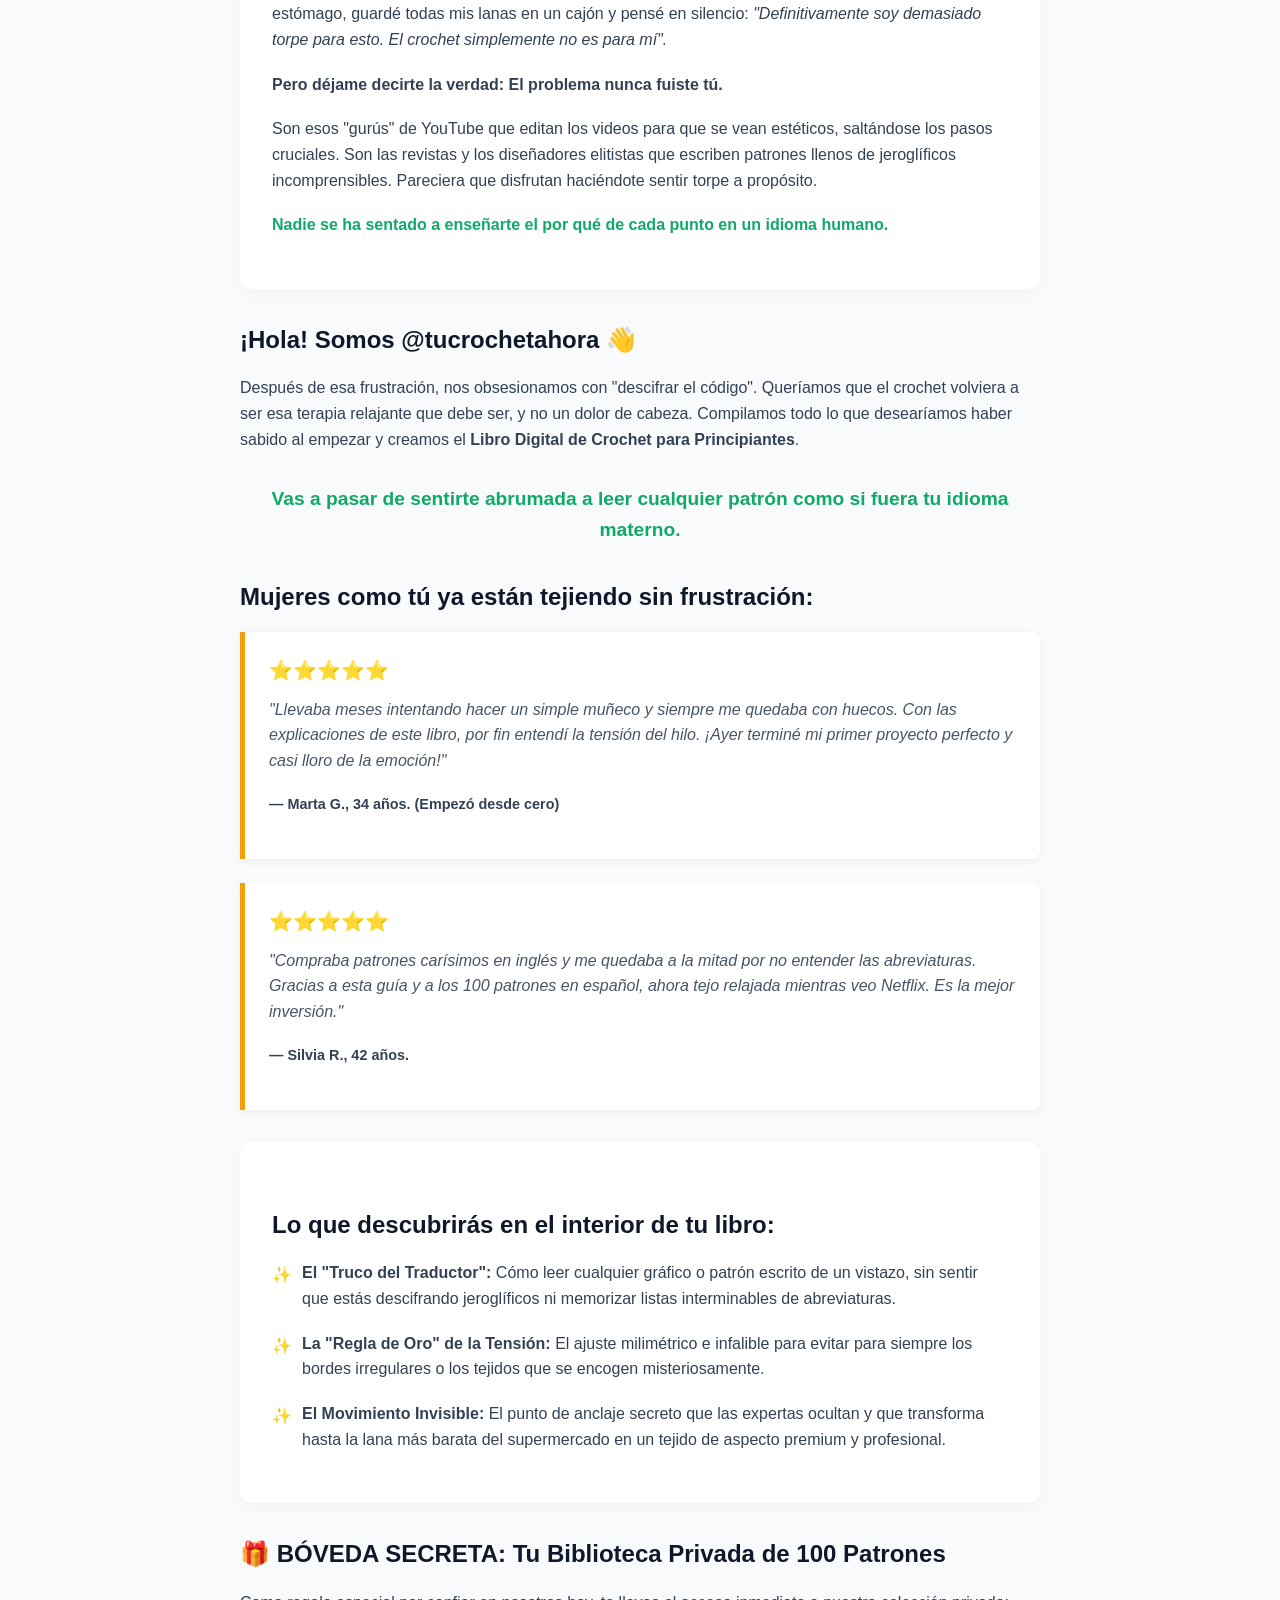
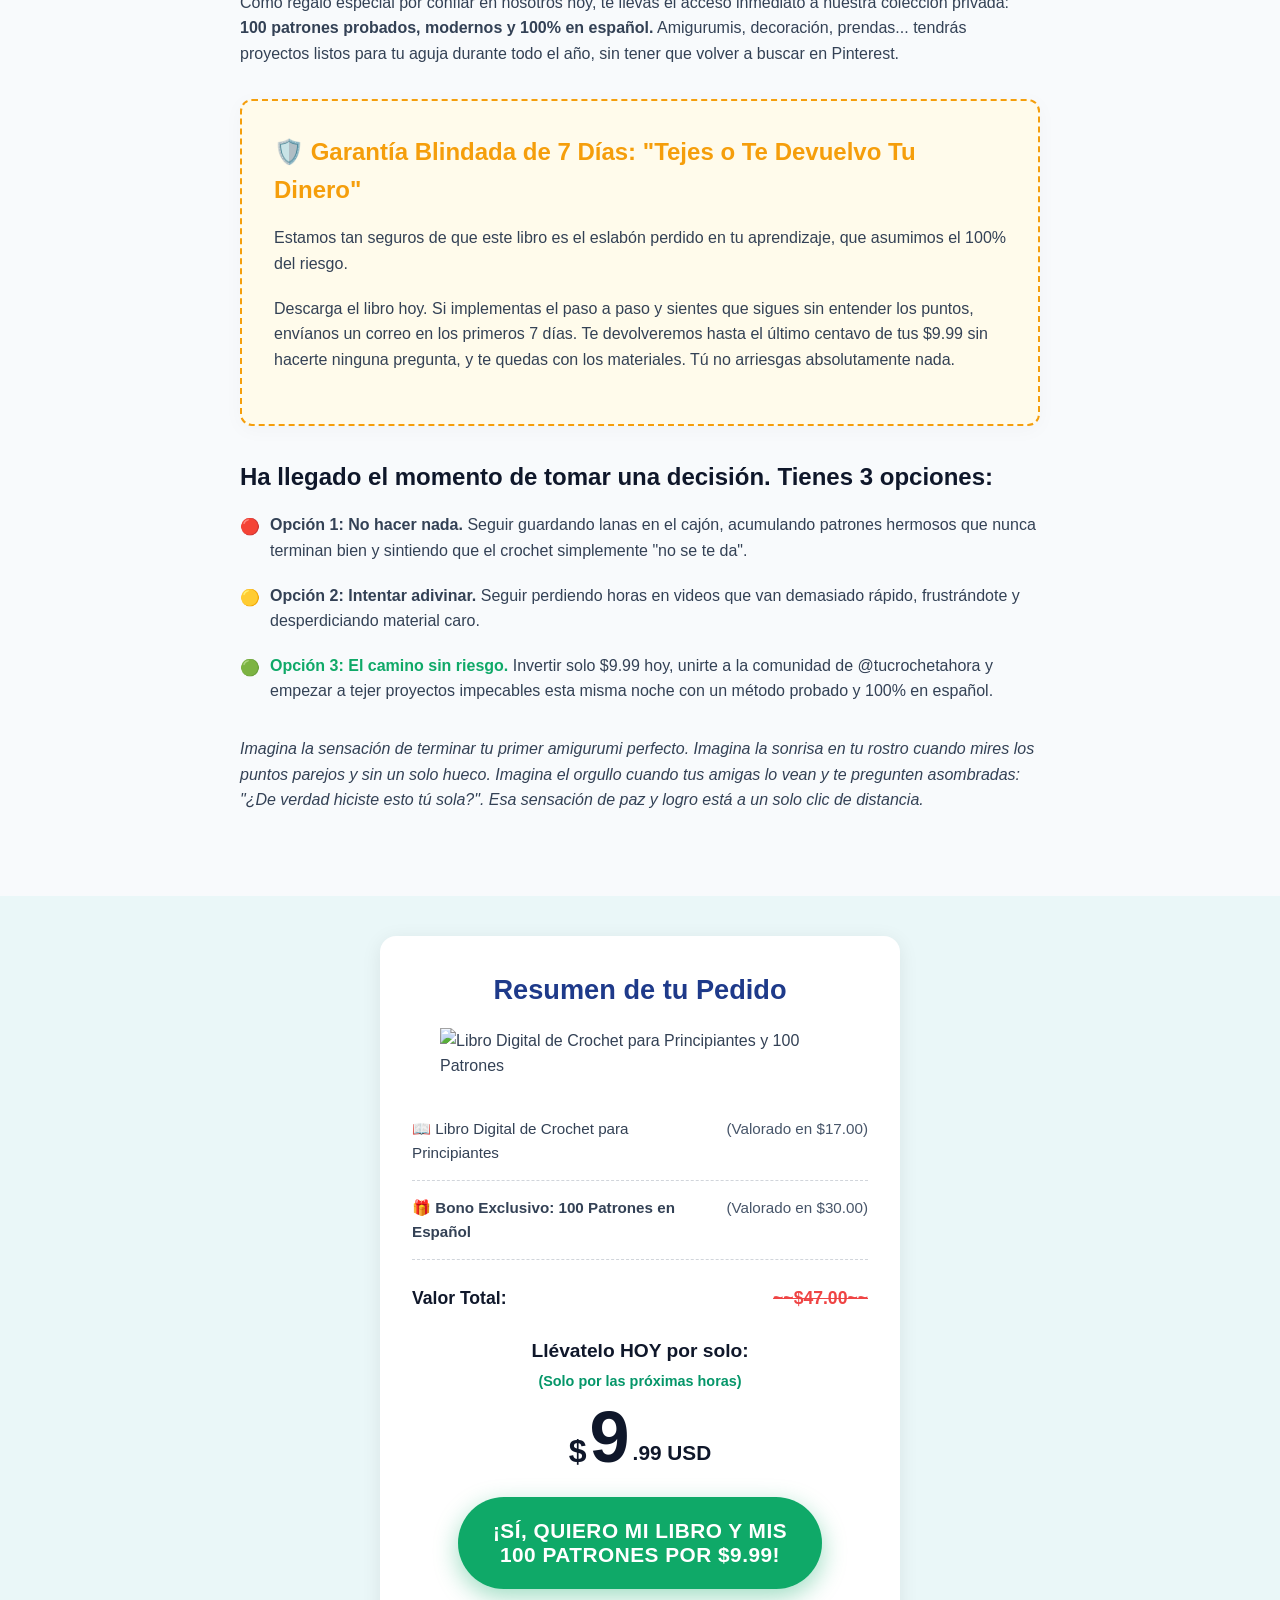
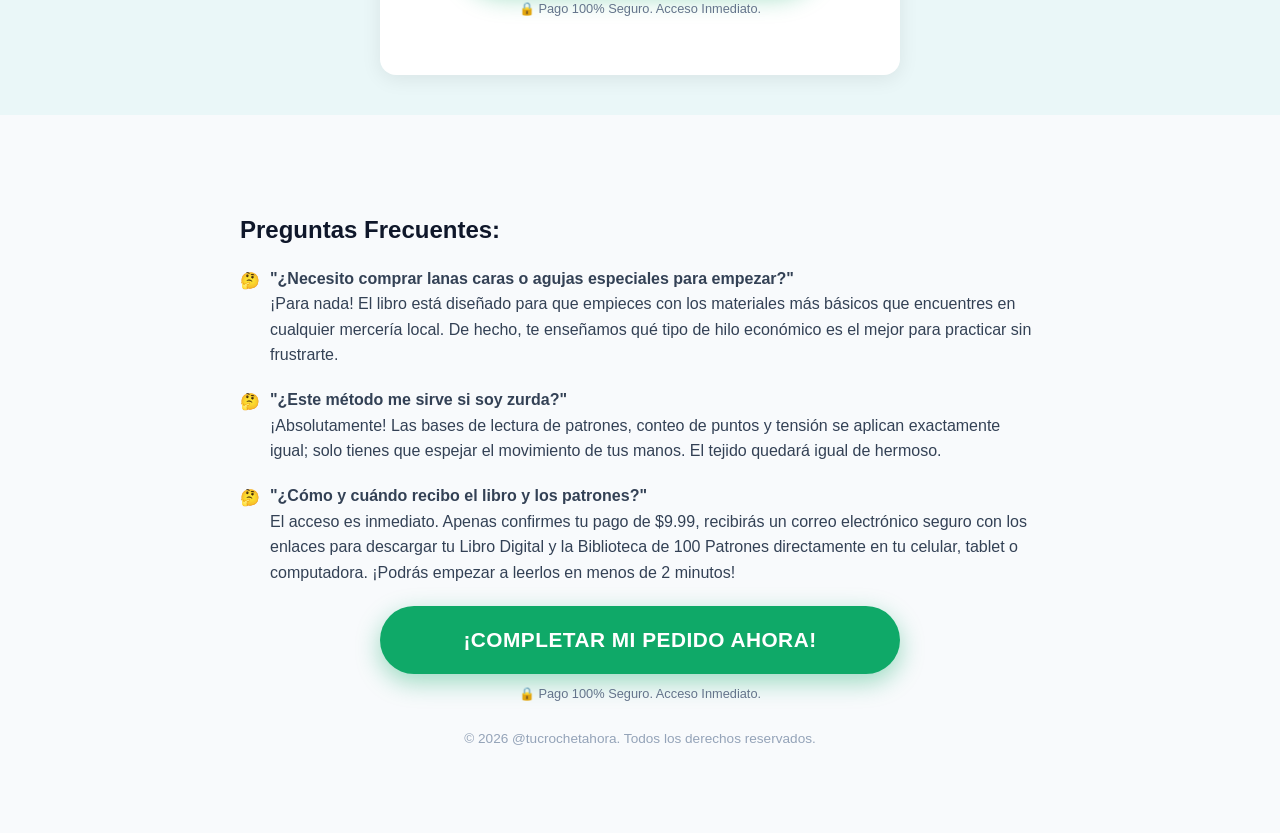
==== commit 58740527: "Update index.html" ====
--- a/index.html
+++ b/index.html
@@ -373,7 +373,7 @@
             <h2>Resumen de tu Pedido</h2>
 
             <!-- Imagen del producto debajo del título -->
-            <img src="mockup.png" alt="Libro Digital de Crochet para Principiantes y 100 Patrones" style="width: 100%; max-width: 400px; height: auto; margin: 0 auto 1.5rem; display: block;">
+            <img src="mockup1.png" alt="Libro Digital de Crochet para Principiantes y 100 Patrones" style="width: 100%; max-width: 400px; height: auto; margin: 0 auto 1.5rem; display: block;">
 
             <div class="order-item">
                 <div class="order-item-name">&#128214; Libro Digital de Crochet para Principiantes</div>
@@ -450,4 +450,4 @@
         };
     </script>
 </body>
-</html>+</html>
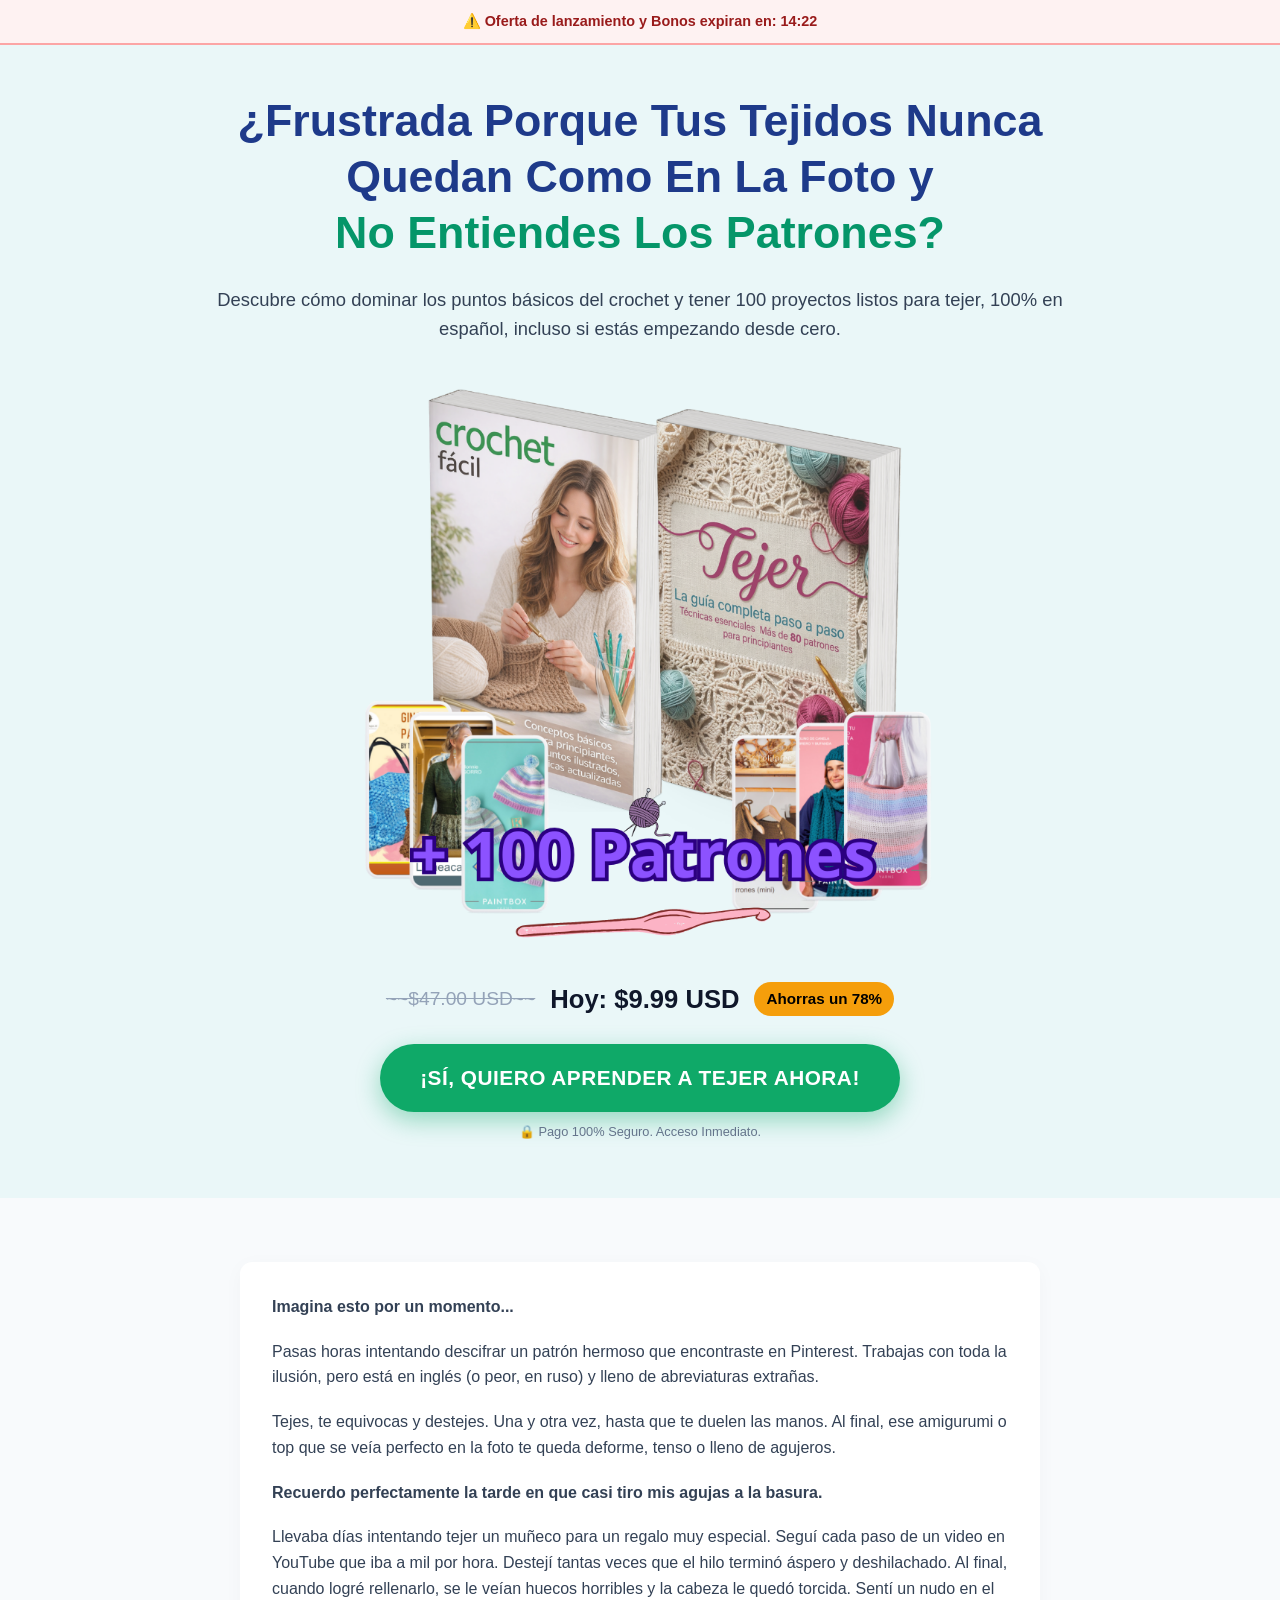
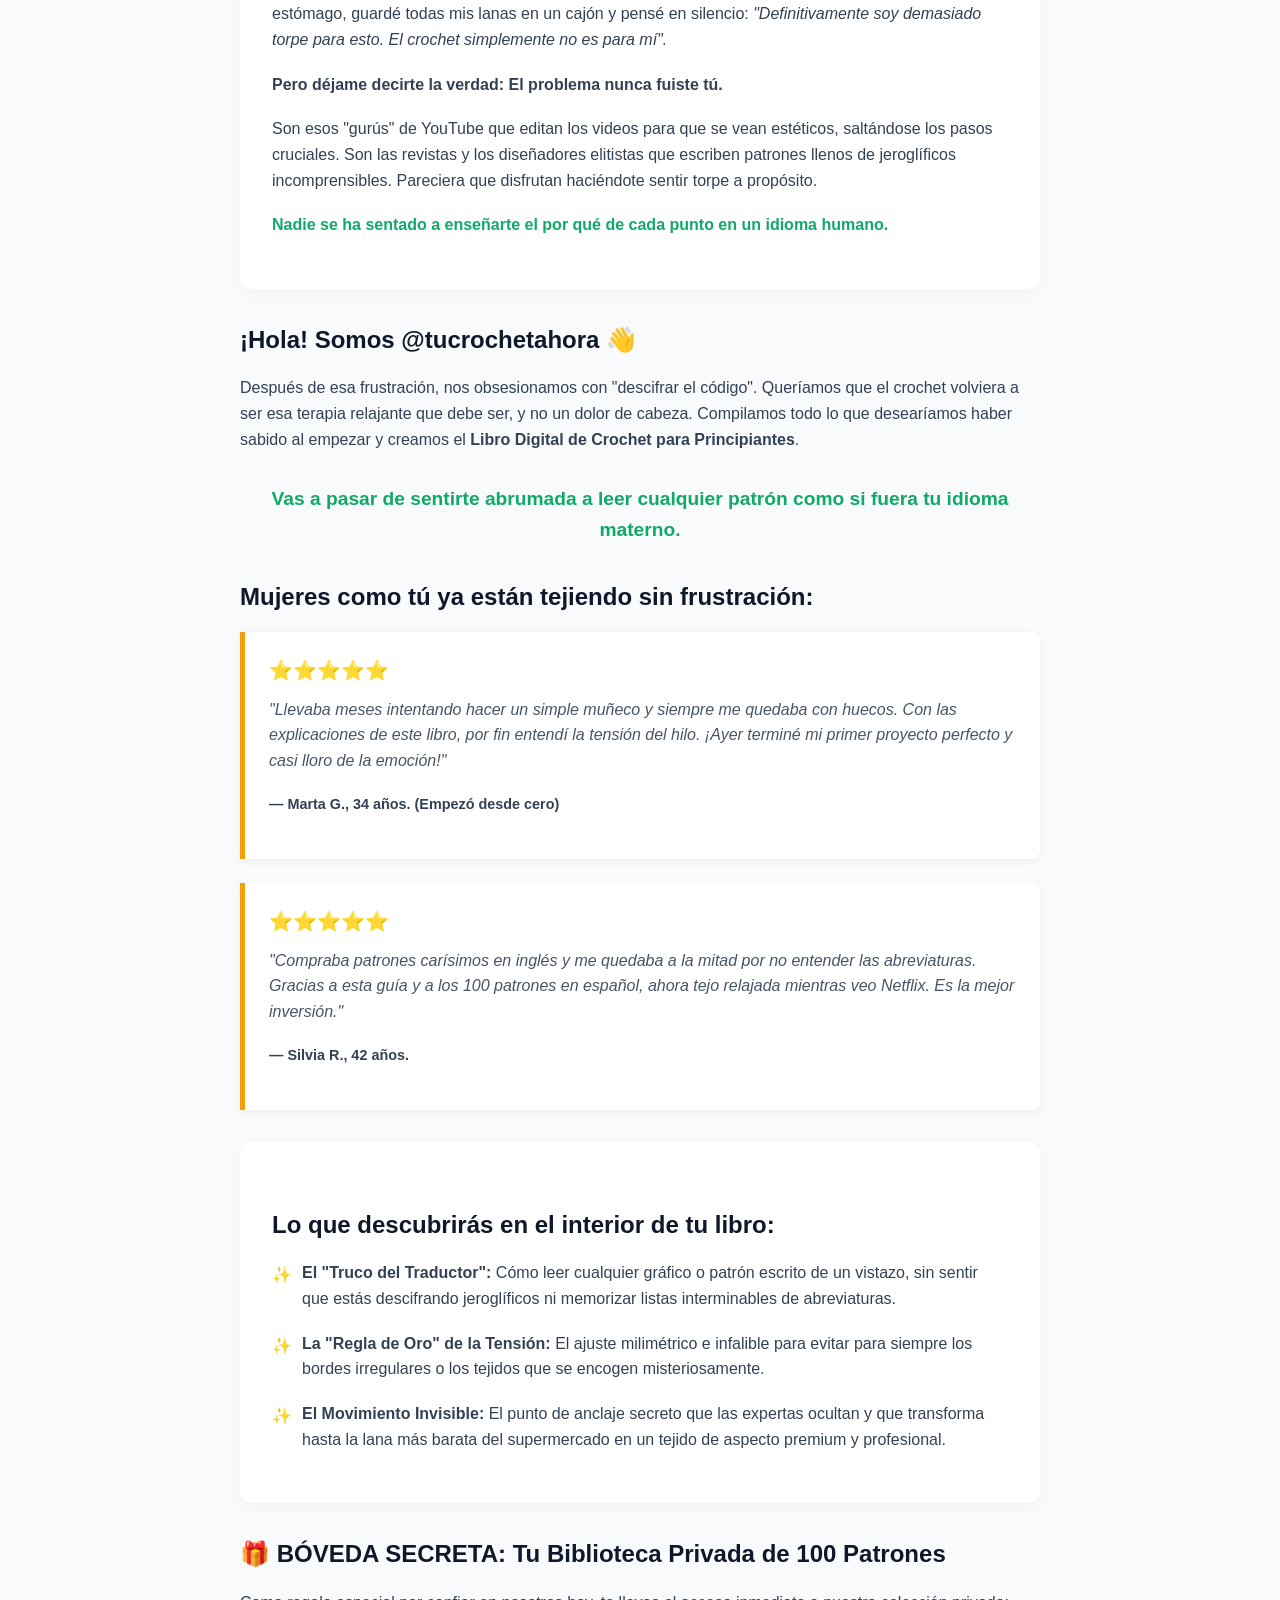
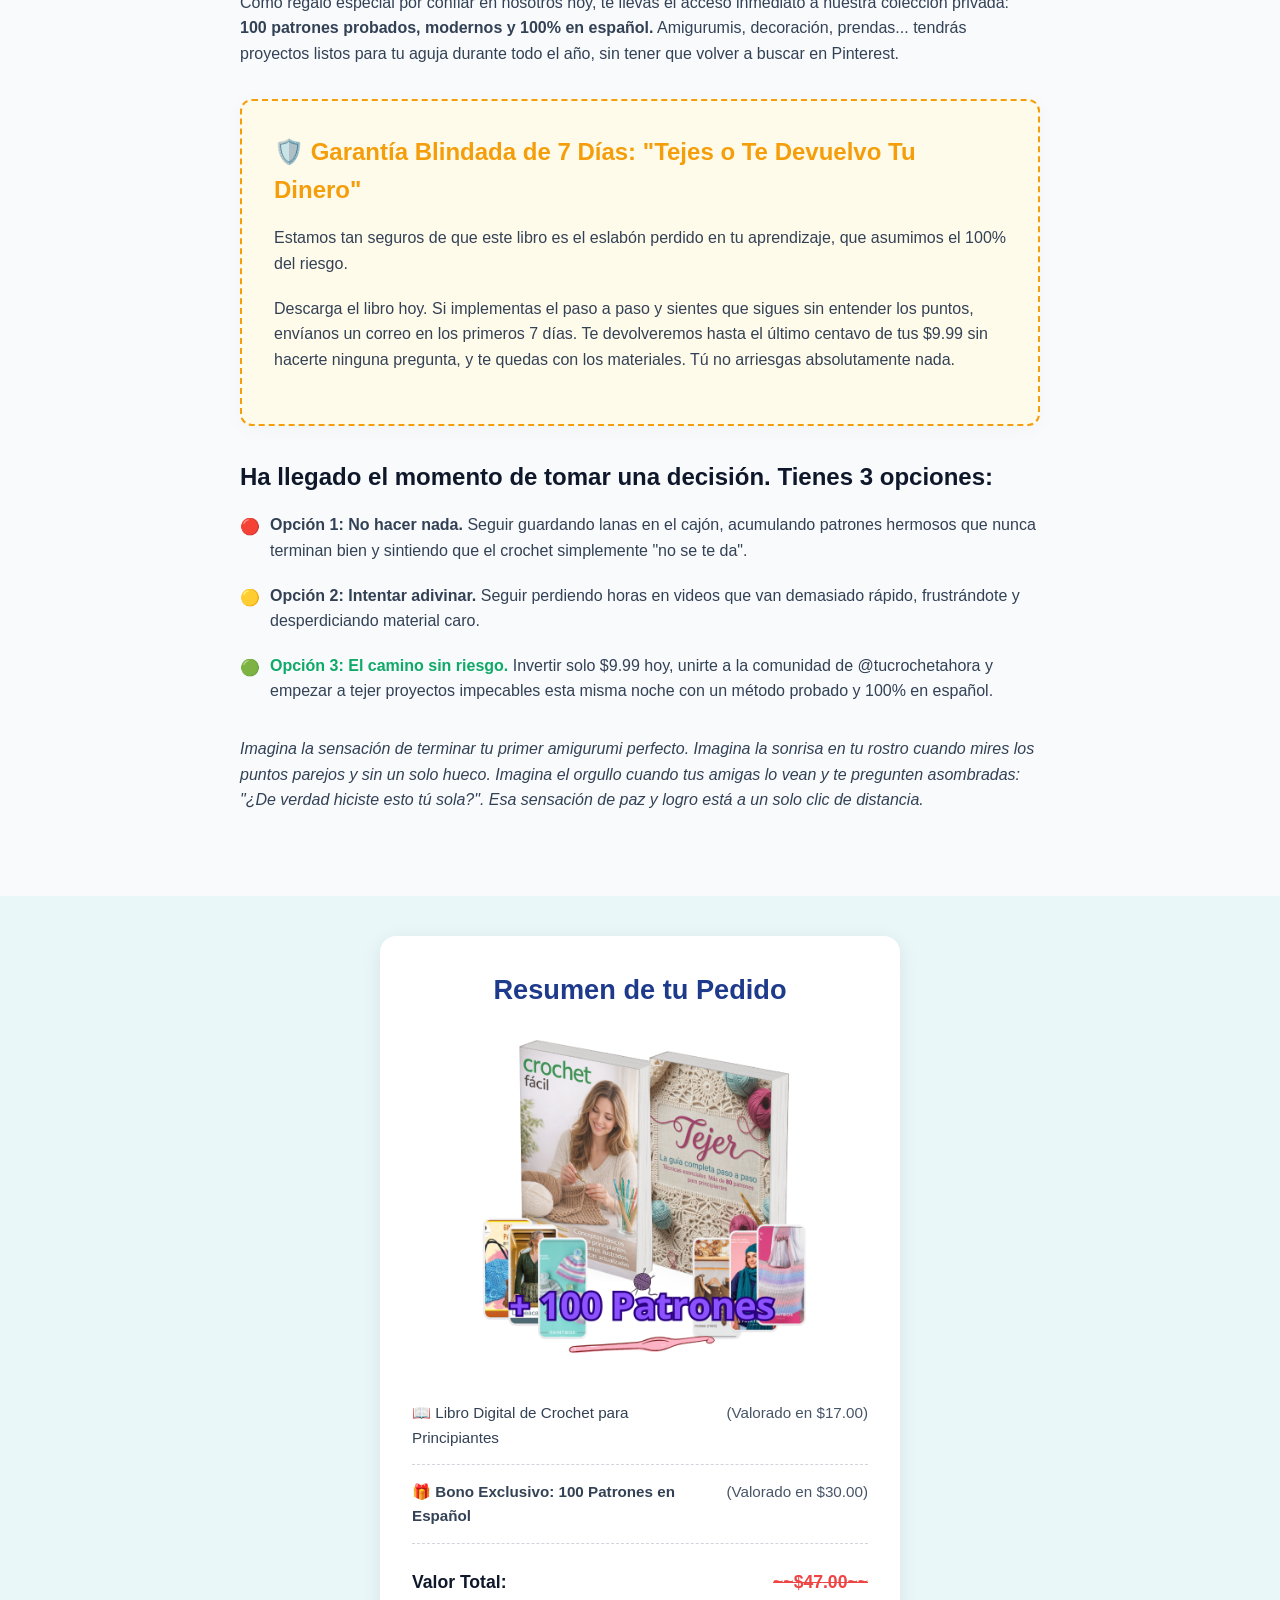
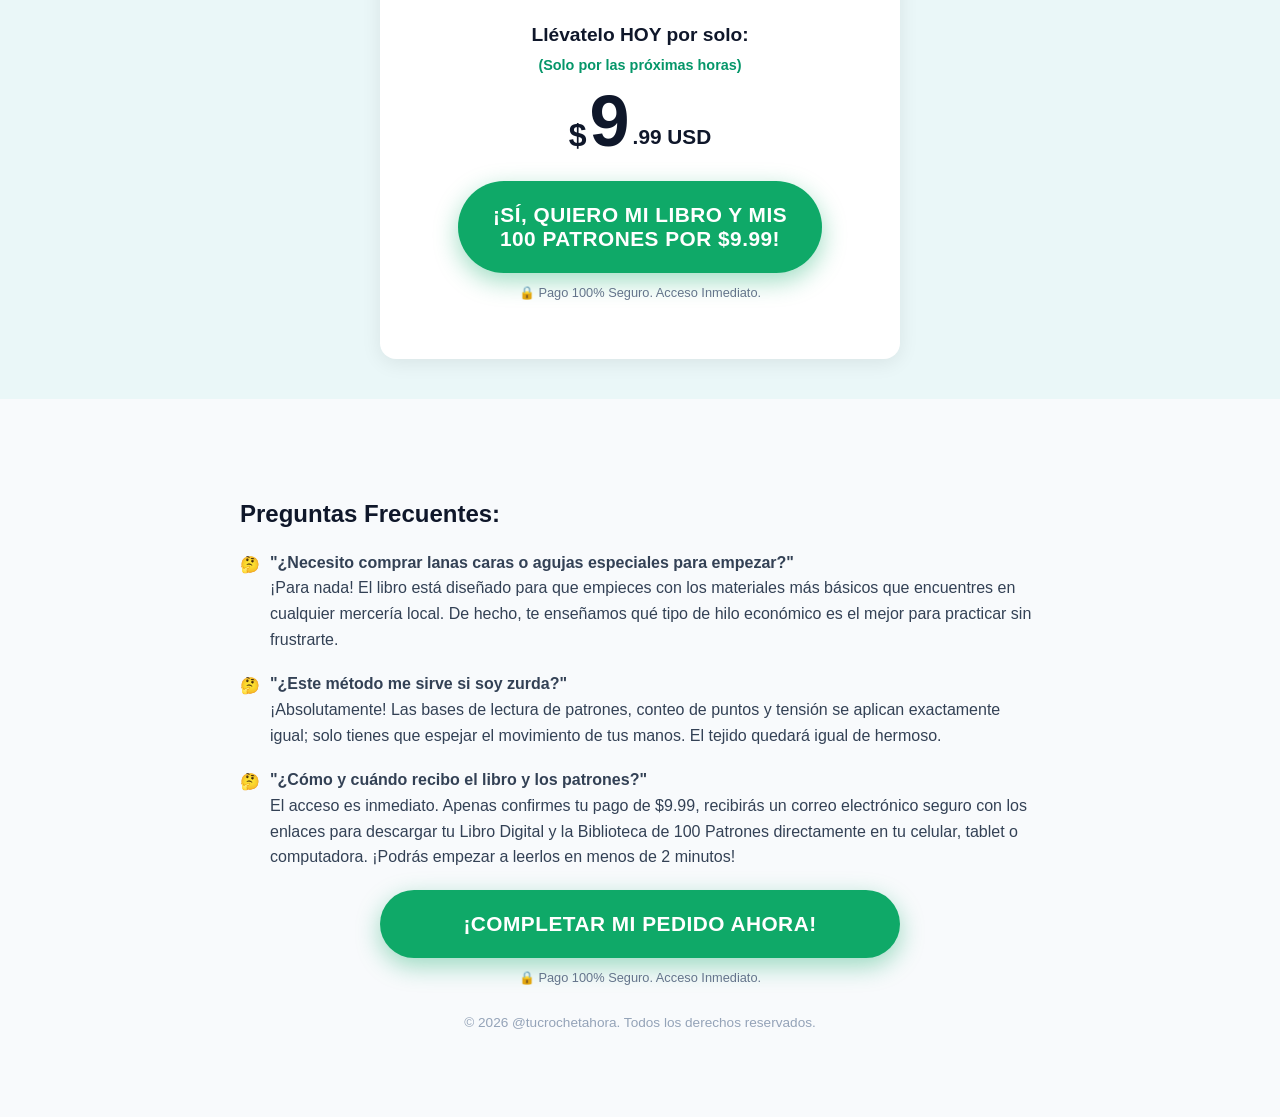
==== commit e6cdfc74: "Update index.html" ====
--- a/index.html
+++ b/index.html
@@ -373,7 +373,7 @@
             <h2>Resumen de tu Pedido</h2>
 
             <!-- Imagen del producto debajo del título -->
-            <img src="mockup1.png" alt="Libro Digital de Crochet para Principiantes y 100 Patrones" style="width: 100%; max-width: 400px; height: auto; margin: 0 auto 1.5rem; display: block;">
+            <img src="mockup.png" alt="Libro Digital de Crochet para Principiantes y 100 Patrones" style="width: 100%; max-width: 400px; height: auto; margin: 0 auto 1.5rem; display: block;">
 
             <div class="order-item">
                 <div class="order-item-name">&#128214; Libro Digital de Crochet para Principiantes</div>
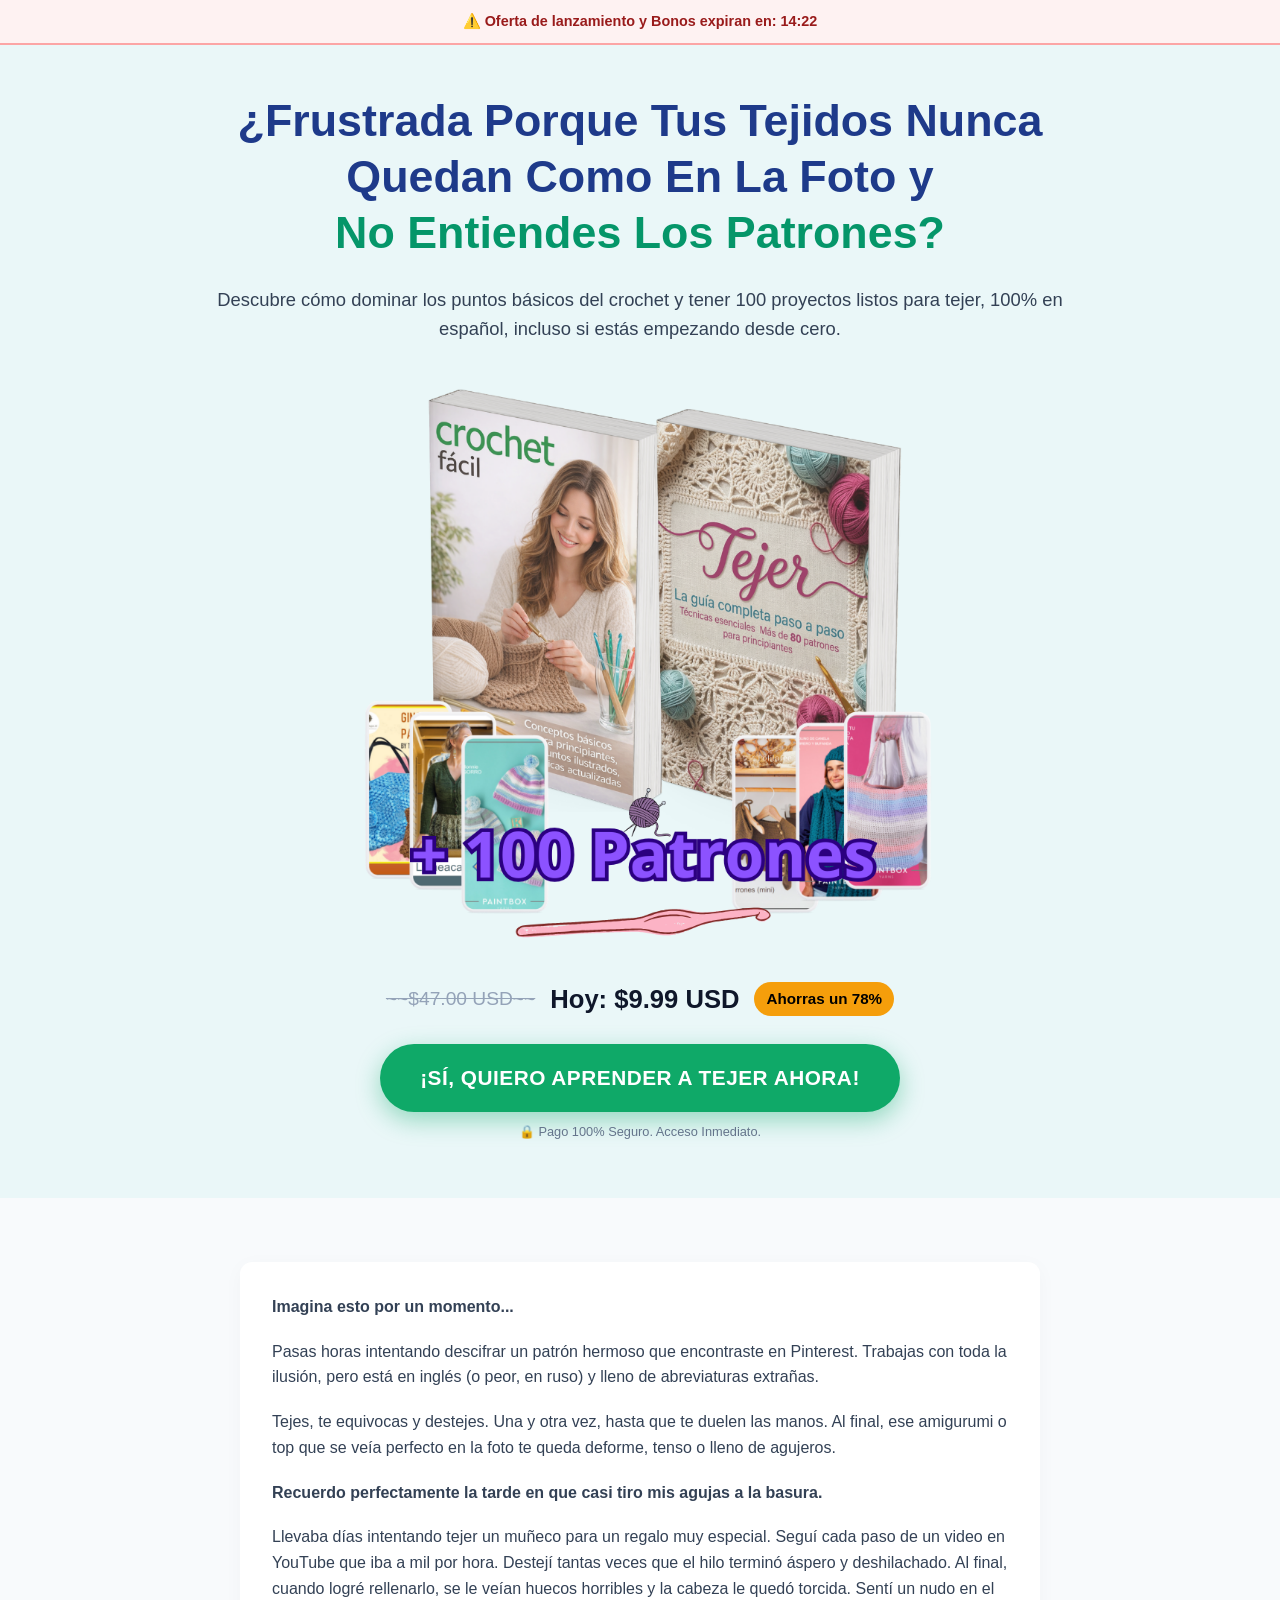
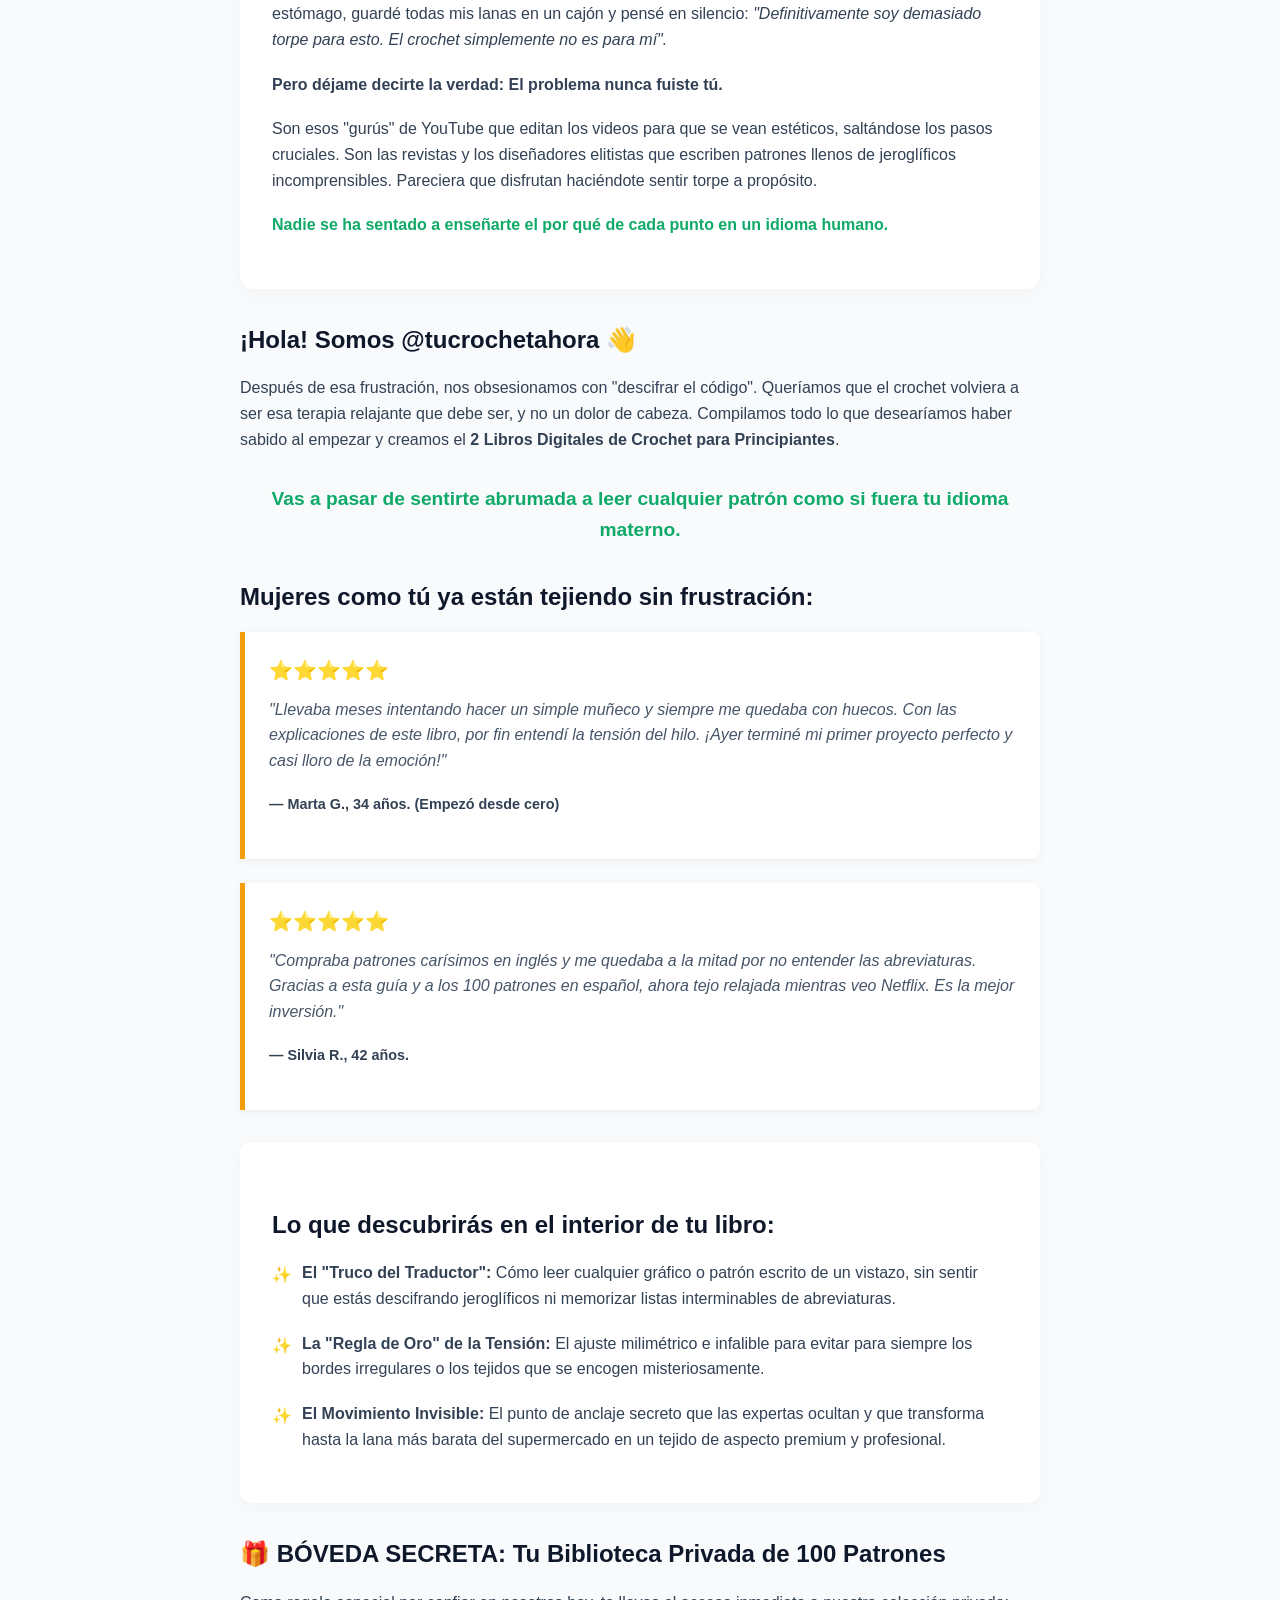
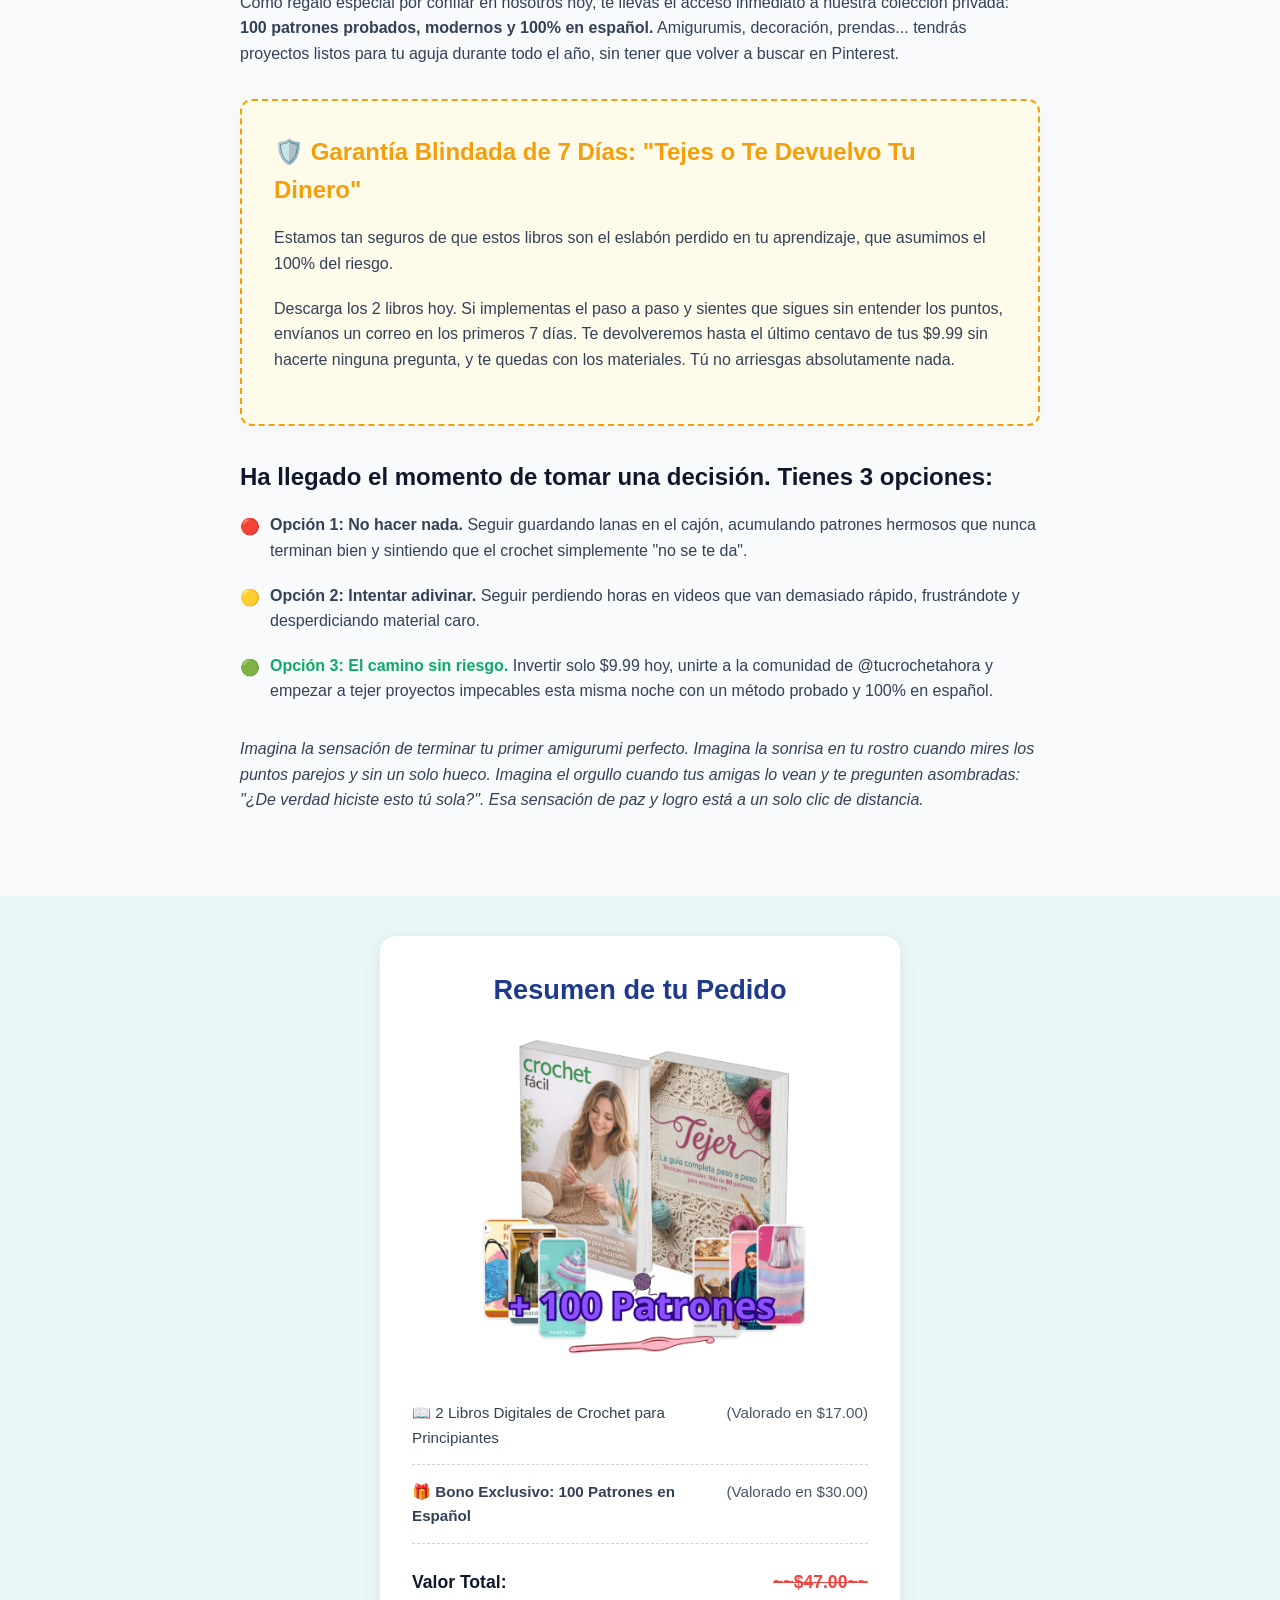
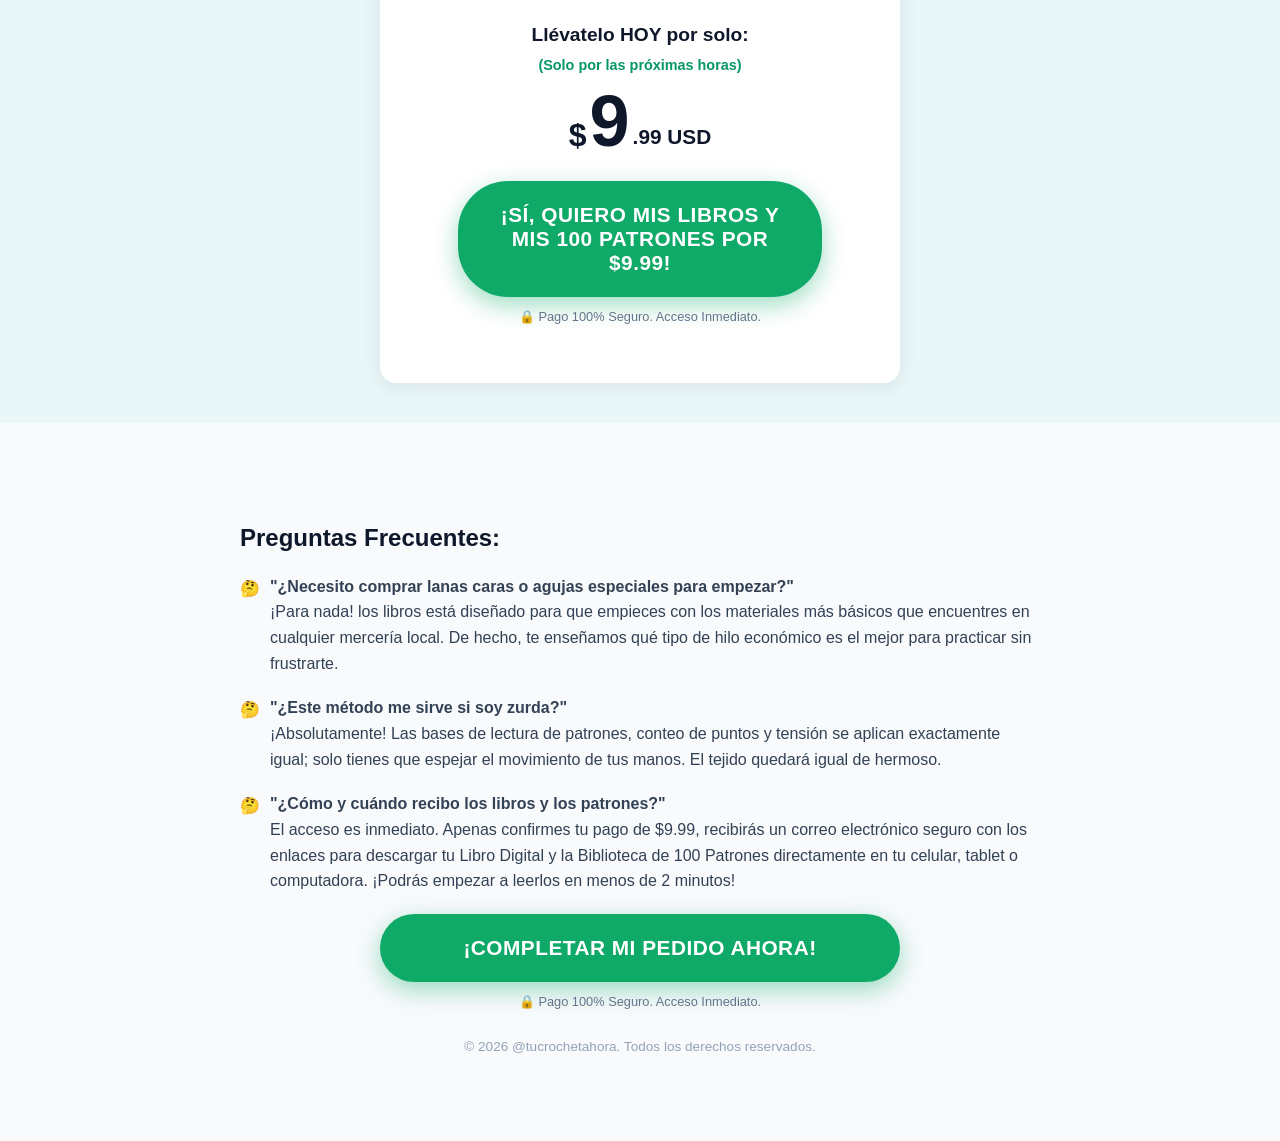
==== commit 7cc9f7ee: "Update index.html" ====
--- a/index.html
+++ b/index.html
@@ -286,7 +286,7 @@
             <h1>&#191;Frustrada Porque Tus Tejidos Nunca Quedan Como En La Foto y <br><span class="hero-title-green">No Entiendes Los Patrones?</span></h1>
             <p style="font-size: 1.15rem; color: #334155; font-weight: 500; margin-bottom: 1.5rem;">Descubre c&#243;mo dominar los puntos b&#225;sicos del crochet y tener 100 proyectos listos para tejer, 100% en espa&#241;ol, incluso si est&#225;s empezando desde cero.</p>
 
-            <img src="mockup.png" alt="Libro Digital de Crochet para Principiantes y 100 Patrones" style="width: 100%; max-width: 700px; height: auto; margin: 1rem auto 1.5rem; display: block;">
+            <img src="mockup.png" alt=" 2 Libros Digitales de Crochet para Principiantes y 180 Patrones" style="width: 100%; max-width: 700px; height: auto; margin: 1rem auto 1.5rem; display: block;">
 
             <div class="price-row">
                 <span class="price-original">~~$47.00 USD~~</span>
@@ -294,9 +294,9 @@
                 <span class="price-savings">Ahorras un 78%</span>
             </div>
 
-            <a href="#link-de-pago" class="checkout-link">
-                <button class="btn-cta">&#161;S&#205;, QUIERO APRENDER A TEJER AHORA!</button>
-            </a>
+            <a href="https://pay.hotmart.com/X104927719Q" class="checkout-link">
+    <button class="btn-cta">&#161;S&#205;, QUIERO APRENDER A TEJER AHORA!</button>
+</a>
             <div class="secure-text">&#128274; Pago 100% Seguro. Acceso Inmediato.</div>
         </div>
     </div>
@@ -317,7 +317,7 @@
 
         <section>
             <h2>&#161;Hola! Somos @tucrochetahora &#128075;</h2>
-            <p>Despu&#233;s de esa frustraci&#243;n, nos obsesionamos con "descifrar el c&#243;digo". Quer&#237;amos que el crochet volviera a ser esa terapia relajante que debe ser, y no un dolor de cabeza. Compilamos todo lo que desear&#237;amos haber sabido al empezar y creamos el <strong>Libro Digital de Crochet para Principiantes</strong>.</p>
+            <p>Despu&#233;s de esa frustraci&#243;n, nos obsesionamos con "descifrar el c&#243;digo". Quer&#237;amos que el crochet volviera a ser esa terapia relajante que debe ser, y no un dolor de cabeza. Compilamos todo lo que desear&#237;amos haber sabido al empezar y creamos el <strong>2 Libros Digitales de Crochet para Principiantes</strong>.</p>
             <p class="highlight" style="font-size: 1.2rem; text-align: center; margin: 2rem 0;">Vas a pasar de sentirte abrumada a leer cualquier patr&#243;n como si fuera tu idioma materno.</p>
         </section>
 
@@ -351,8 +351,8 @@
 
         <section class="section-box guarantee-box">
             <h2 style="color: var(--accent-gold); margin-top: 0;">&#128737;&#65039; Garant&#237;a Blindada de 7 D&#237;as: "Tejes o Te Devuelvo Tu Dinero"</h2>
-            <p>Estamos tan seguros de que este libro es el eslab&#243;n perdido en tu aprendizaje, que asumimos el 100% del riesgo.</p>
-            <p>Descarga el libro hoy. Si implementas el paso a paso y sientes que sigues sin entender los puntos, env&#237;anos un correo en los primeros 7 d&#237;as. Te devolveremos hasta el &#250;ltimo centavo de tus $9.99 sin hacerte ninguna pregunta, y te quedas con los materiales. T&#250; no arriesgas absolutamente nada.</p>
+            <p>Estamos tan seguros de que estos libros son el eslab&#243;n perdido en tu aprendizaje, que asumimos el 100% del riesgo.</p>
+            <p>Descarga los 2 libros hoy. Si implementas el paso a paso y sientes que sigues sin entender los puntos, env&#237;anos un correo en los primeros 7 d&#237;as. Te devolveremos hasta el &#250;ltimo centavo de tus $9.99 sin hacerte ninguna pregunta, y te quedas con los materiales. T&#250; no arriesgas absolutamente nada.</p>
         </section>
 
         <section>
@@ -373,10 +373,10 @@
             <h2>Resumen de tu Pedido</h2>
 
             <!-- Imagen del producto debajo del título -->
-            <img src="mockup.png" alt="Libro Digital de Crochet para Principiantes y 100 Patrones" style="width: 100%; max-width: 400px; height: auto; margin: 0 auto 1.5rem; display: block;">
+            <img src="mockup.png" alt="Libros Digitales de Crochet para Principiantes y 100 Patrones" style="width: 100%; max-width: 400px; height: auto; margin: 0 auto 1.5rem; display: block;">
 
             <div class="order-item">
-                <div class="order-item-name">&#128214; Libro Digital de Crochet para Principiantes</div>
+                <div class="order-item-name">&#128214; 2 Libros Digitales de Crochet para Principiantes</div>
                 <div class="order-item-price">(Valorado en $17.00)</div>
             </div>
             <div class="order-item">
@@ -397,9 +397,9 @@
                     <span class="amount">9</span>
                     <span class="cents-currency">.99 USD</span>
                 </div>
-                <a href="#link-de-pago" class="checkout-link">
-                    <button class="btn-cta">&#161;S&#205;, QUIERO MI LIBRO Y MIS 100 PATRONES POR $9.99!</button>
-                </a>
+                <a href="https://pay.hotmart.com/X104927719Q" class="checkout-link">
+    <button class="btn-cta">&#161;S&#205;, QUIERO MIS LIBROS Y MIS 100 PATRONES POR $9.99!</button>
+</a>
                 <div class="secure-text">&#128274; Pago 100% Seguro. Acceso Inmediato.</div>
             </div>
         </div>
@@ -411,18 +411,18 @@
             <h2>Preguntas Frecuentes:</h2>
             <ul class="bullet-list">
                 <li><span>&#129300;</span> <strong>"&#191;Necesito comprar lanas caras o agujas especiales para empezar?"</strong><br>
-                &#161;Para nada! El libro est&#225; dise&#241;ado para que empieces con los materiales m&#225;s b&#225;sicos que encuentres en cualquier mercer&#237;a local. De hecho, te ense&#241;amos qu&#233; tipo de hilo econ&#243;mico es el mejor para practicar sin frustrarte.</li>
+                &#161;Para nada! los libros est&#225; dise&#241;ado para que empieces con los materiales m&#225;s b&#225;sicos que encuentres en cualquier mercer&#237;a local. De hecho, te ense&#241;amos qu&#233; tipo de hilo econ&#243;mico es el mejor para practicar sin frustrarte.</li>
 
                 <li><span>&#129300;</span> <strong>"&#191;Este m&#233;todo me sirve si soy zurda?"</strong><br>
                 &#161;Absolutamente! Las bases de lectura de patrones, conteo de puntos y tensi&#243;n se aplican exactamente igual; solo tienes que espejar el movimiento de tus manos. El tejido quedar&#225; igual de hermoso.</li>
 
-                <li><span>&#129300;</span> <strong>"&#191;C&#243;mo y cu&#225;ndo recibo el libro y los patrones?"</strong><br>
+                <li><span>&#129300;</span> <strong>"&#191;C&#243;mo y cu&#225;ndo recibo los libros y los patrones?"</strong><br>
                 El acceso es inmediato. Apenas confirmes tu pago de $9.99, recibir&#225;s un correo electr&#243;nico seguro con los enlaces para descargar tu Libro Digital y la Biblioteca de 100 Patrones directamente en tu celular, tablet o computadora. &#161;Podr&#225;s empezar a leerlos en menos de 2 minutos!</li>
             </ul>
 
-            <a href="#link-de-pago" class="checkout-link">
-                <button class="btn-cta">&#161;COMPLETAR MI PEDIDO AHORA!</button>
-            </a>
+            <a href="https://pay.hotmart.com/X104927719Q" class="checkout-link">
+    <button class="btn-cta">&#161;COMPLETAR MI PEDIDO AHORA!</button>
+</a>
             <div class="secure-text">&#128274; Pago 100% Seguro. Acceso Inmediato.</div>
         </section>
 
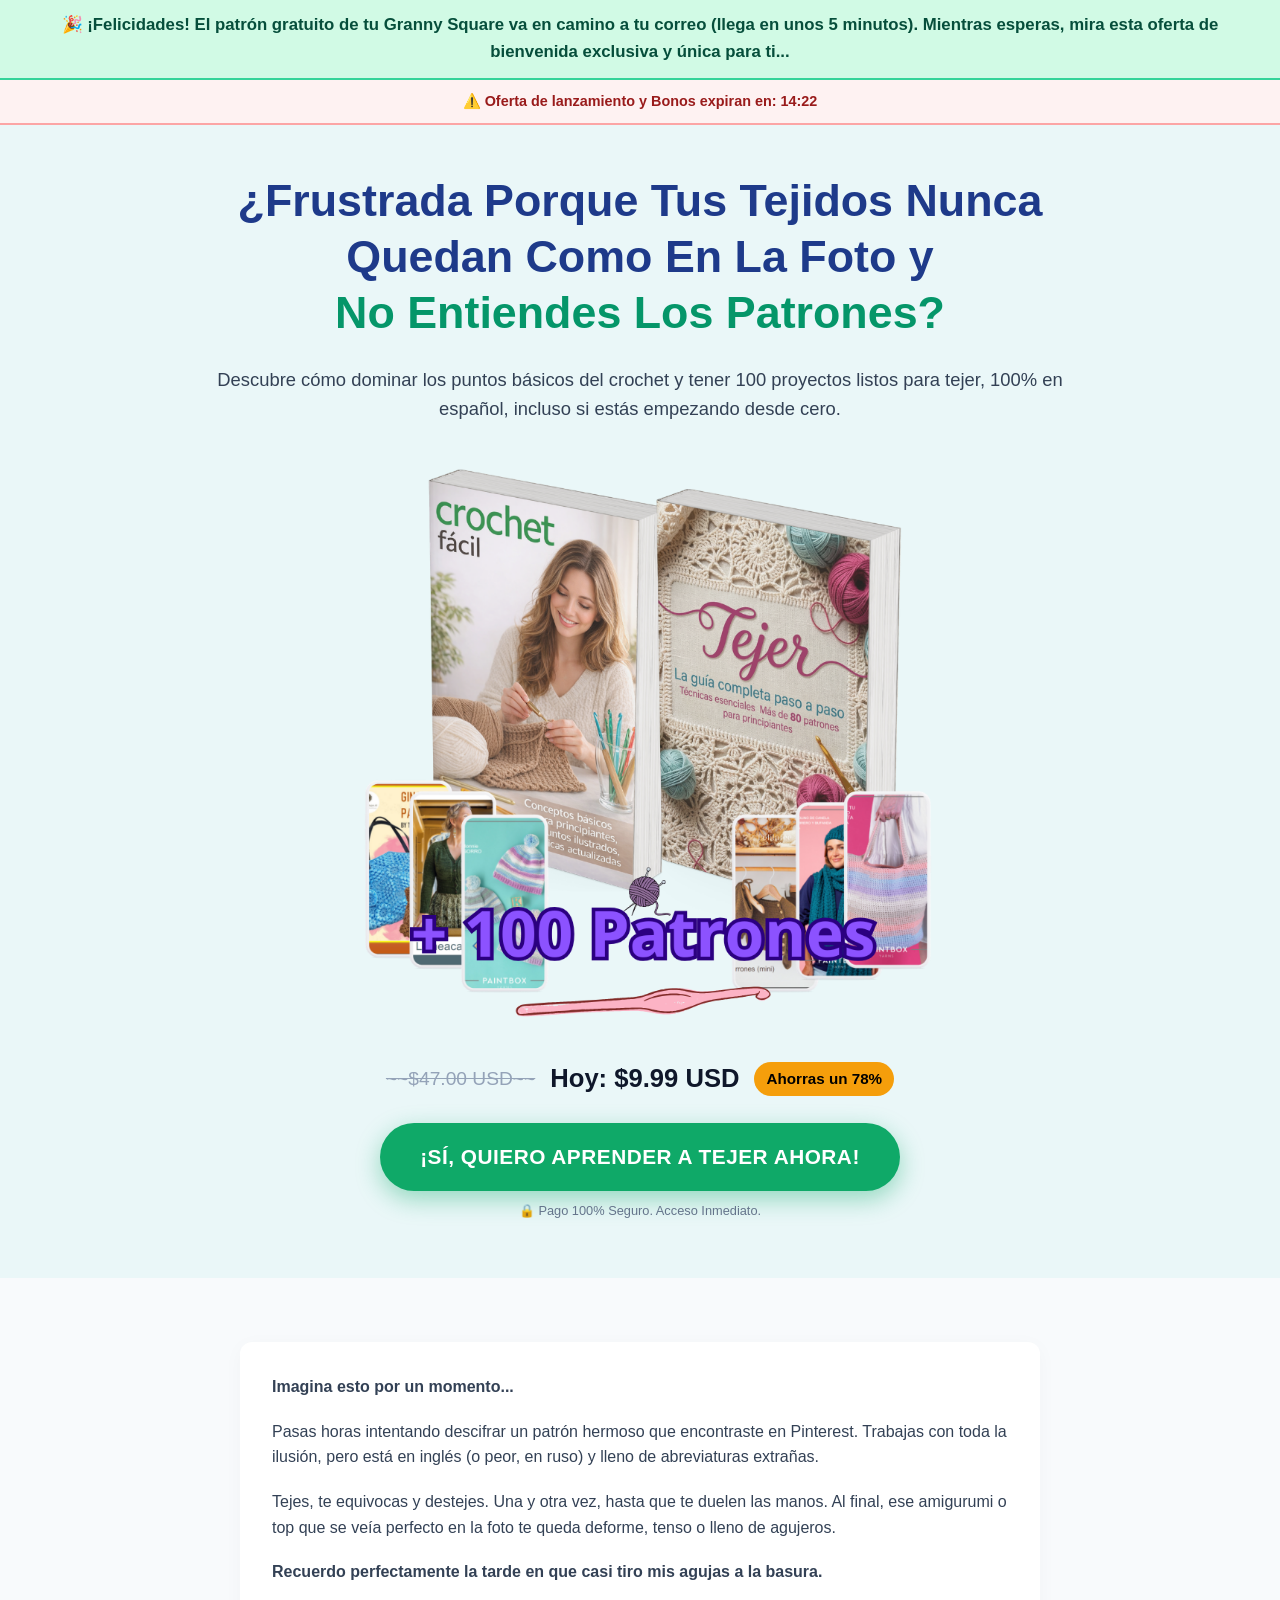
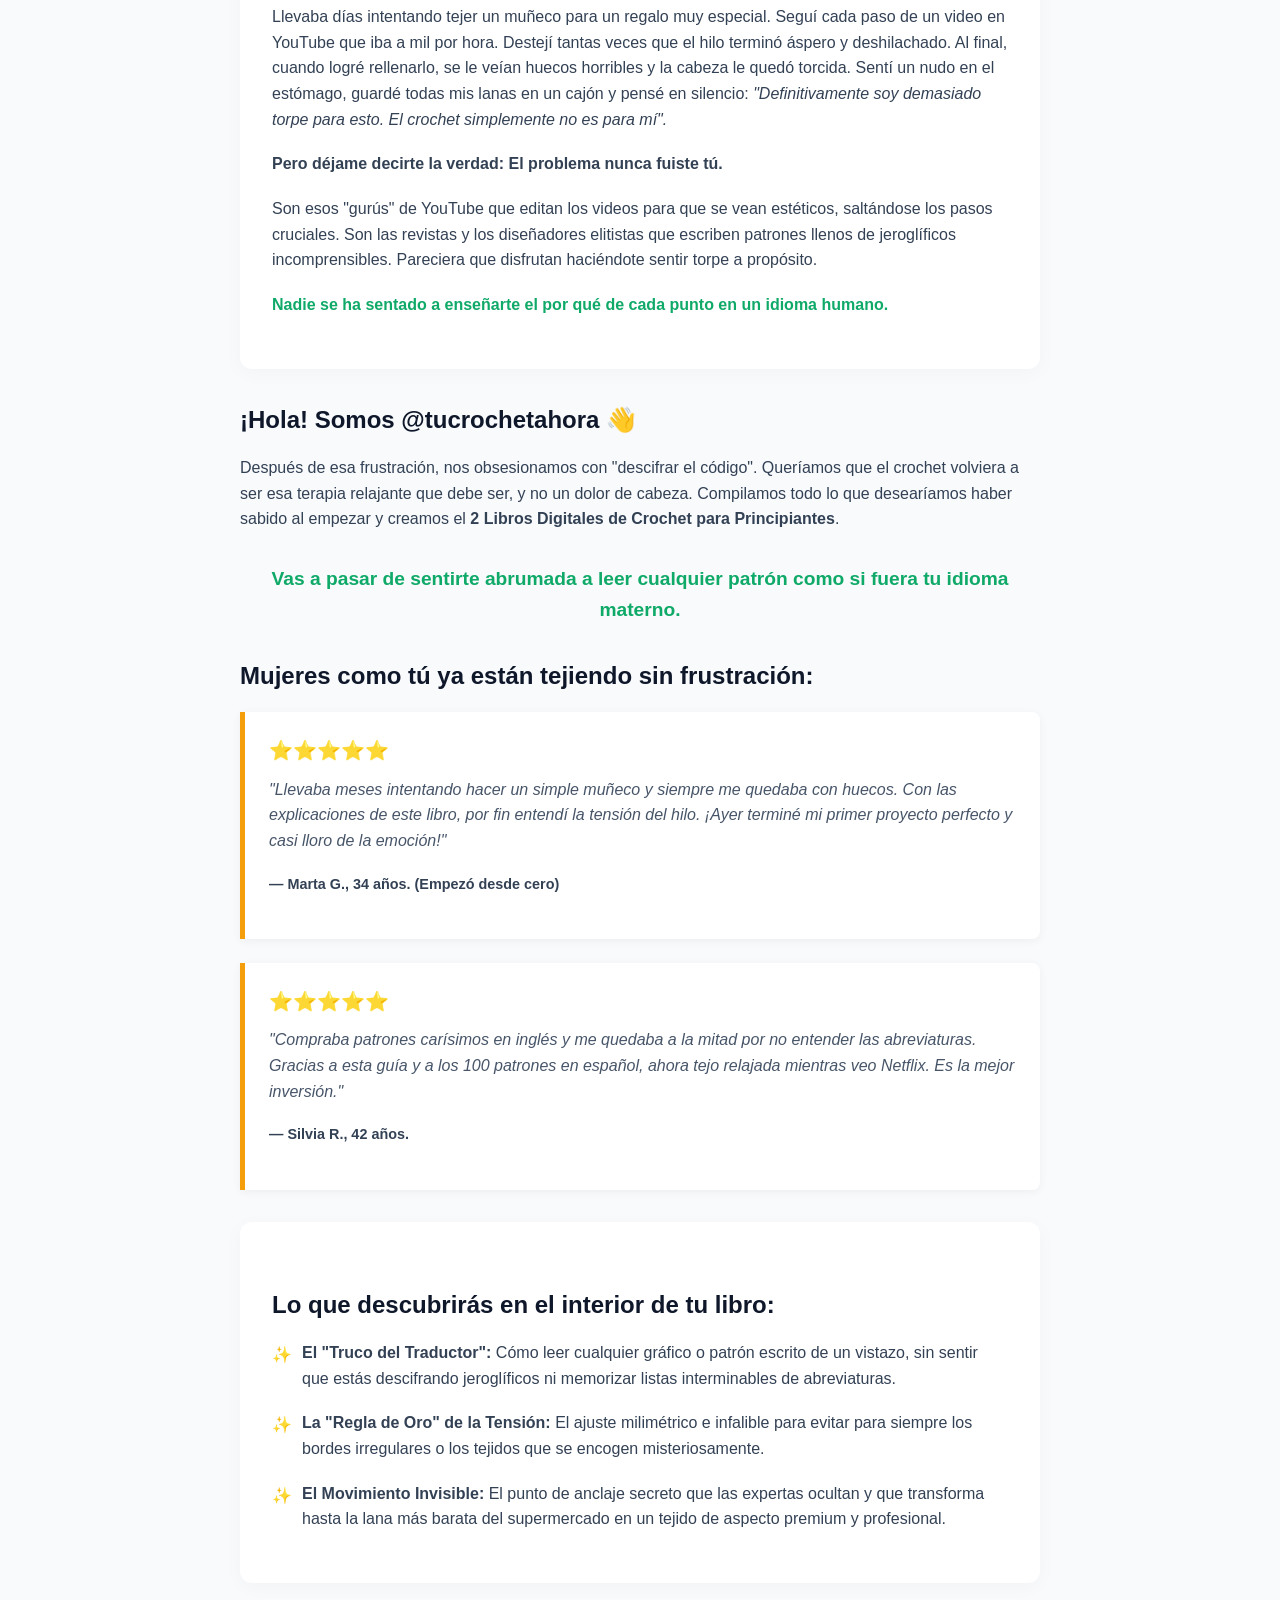
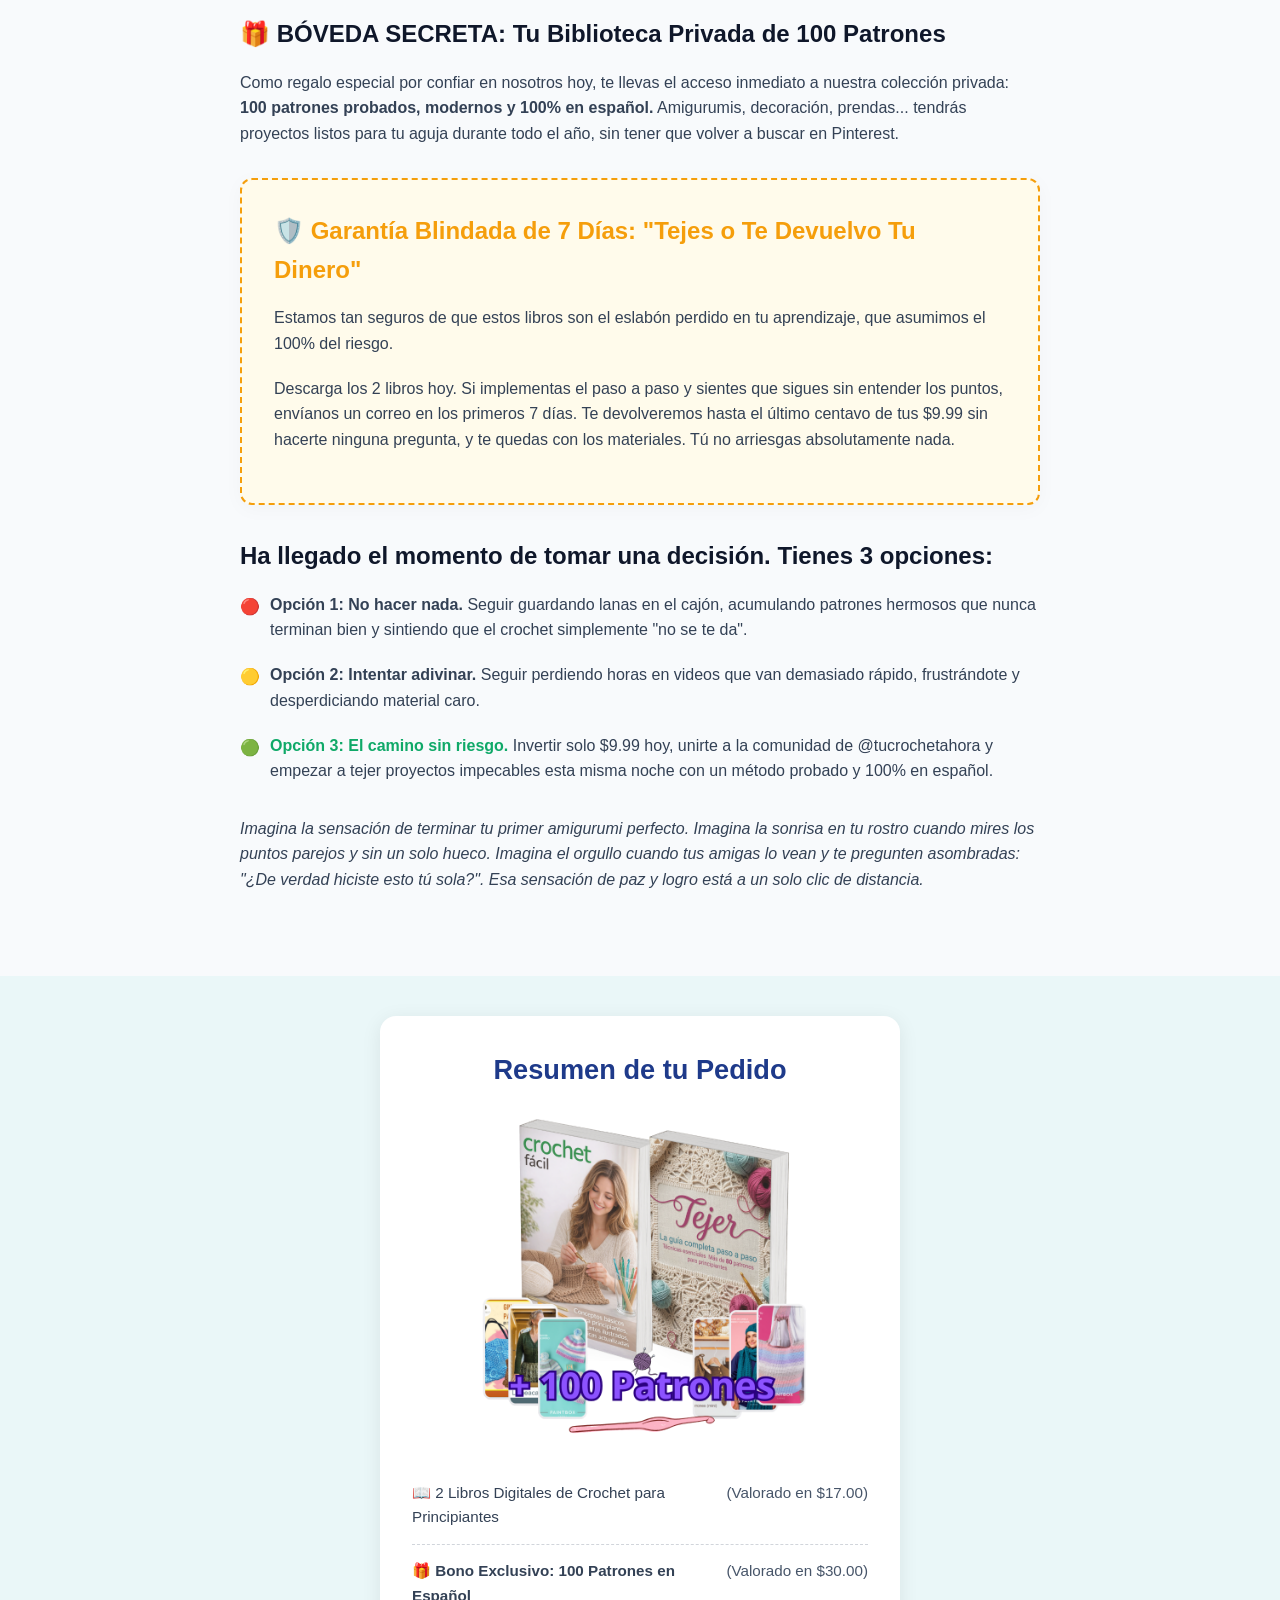
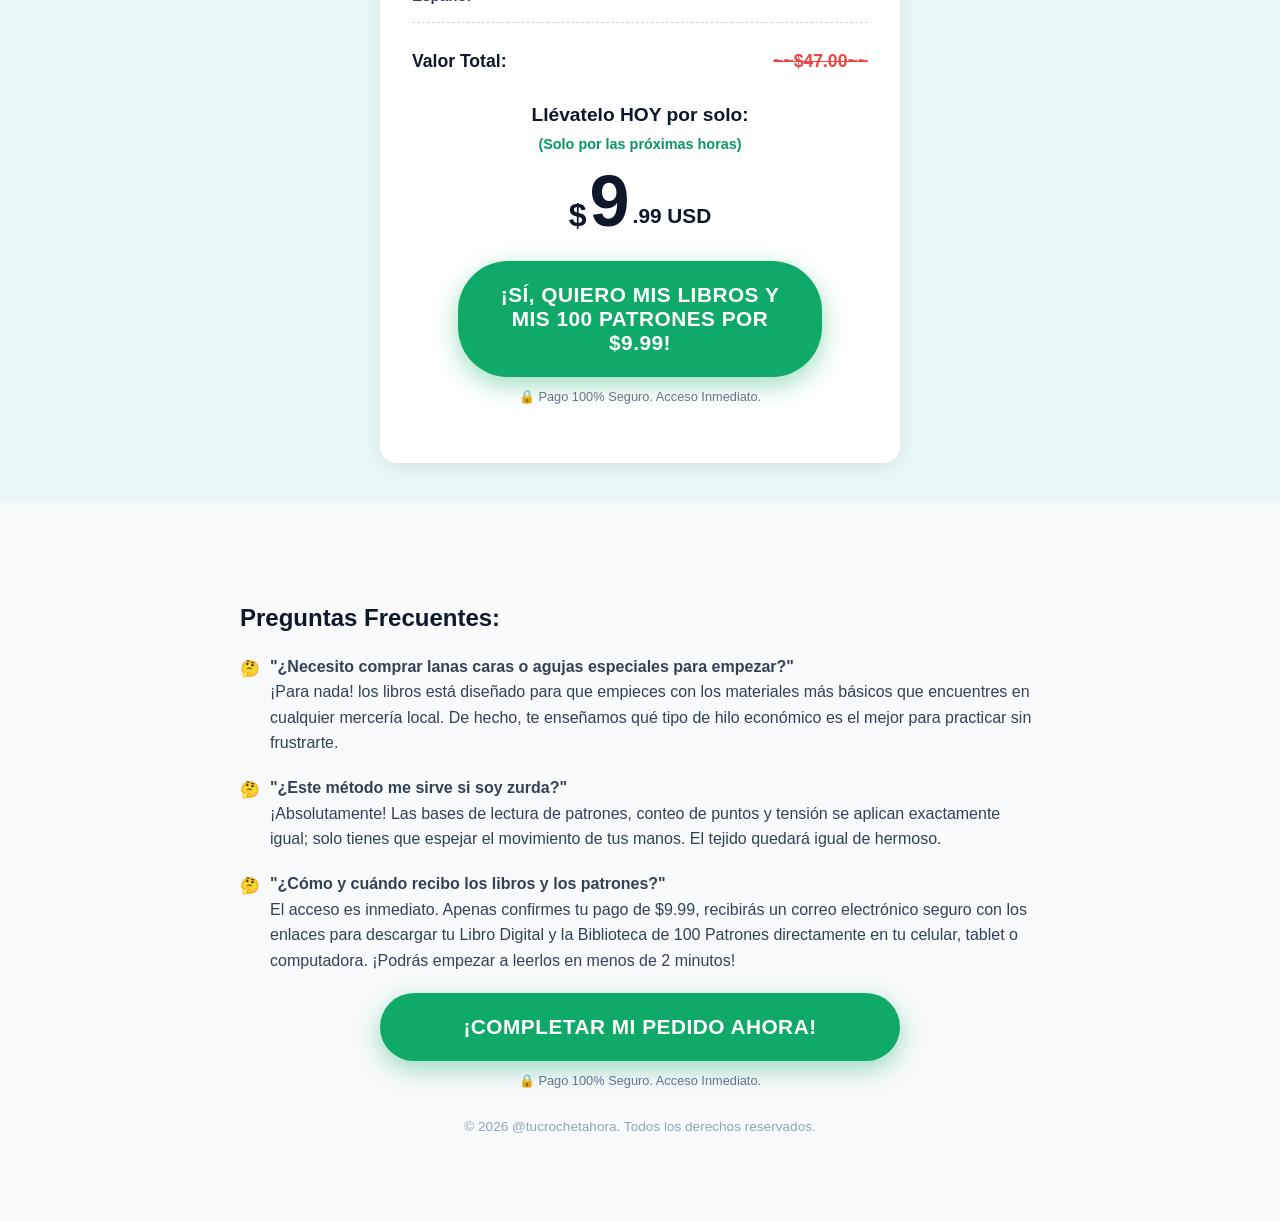
==== commit e0fc6d53: "Añadir banner de Tripwire Funnel en la parte superior" ====
--- a/index.html
+++ b/index.html
@@ -45,6 +45,19 @@
         .text-center { text-align: center; }
         .highlight { color: var(--cta-color); font-weight: bold; }
 
+        /* Banner de Tripwire */
+        #tripwire-banner {
+            background-color: #D1FAE5;
+            color: #064E3B;
+            text-align: center;
+            padding: 12px 20px;
+            font-weight: bold;
+            font-size: 1.05rem;
+            position: relative;
+            z-index: 101;
+            border-bottom: 2px solid #34D399;
+        }
+
         /* Banner de Urgencia */
         #urgency-banner {
             background-color: #FEF2F2;
@@ -276,6 +289,10 @@
 </head>
 <body>
 
+    <div id="tripwire-banner">
+        🎉 ¡Felicidades! El patrón gratuito de tu Granny Square va en camino a tu correo (llega en unos 5 minutos). Mientras esperas, mira esta oferta de bienvenida exclusiva y única para ti...
+    </div>
+
     <div id="urgency-banner">
         &#9888;&#65039; Oferta de lanzamiento y Bonos expiran en: <span id="timer">14:23</span>
     </div>
